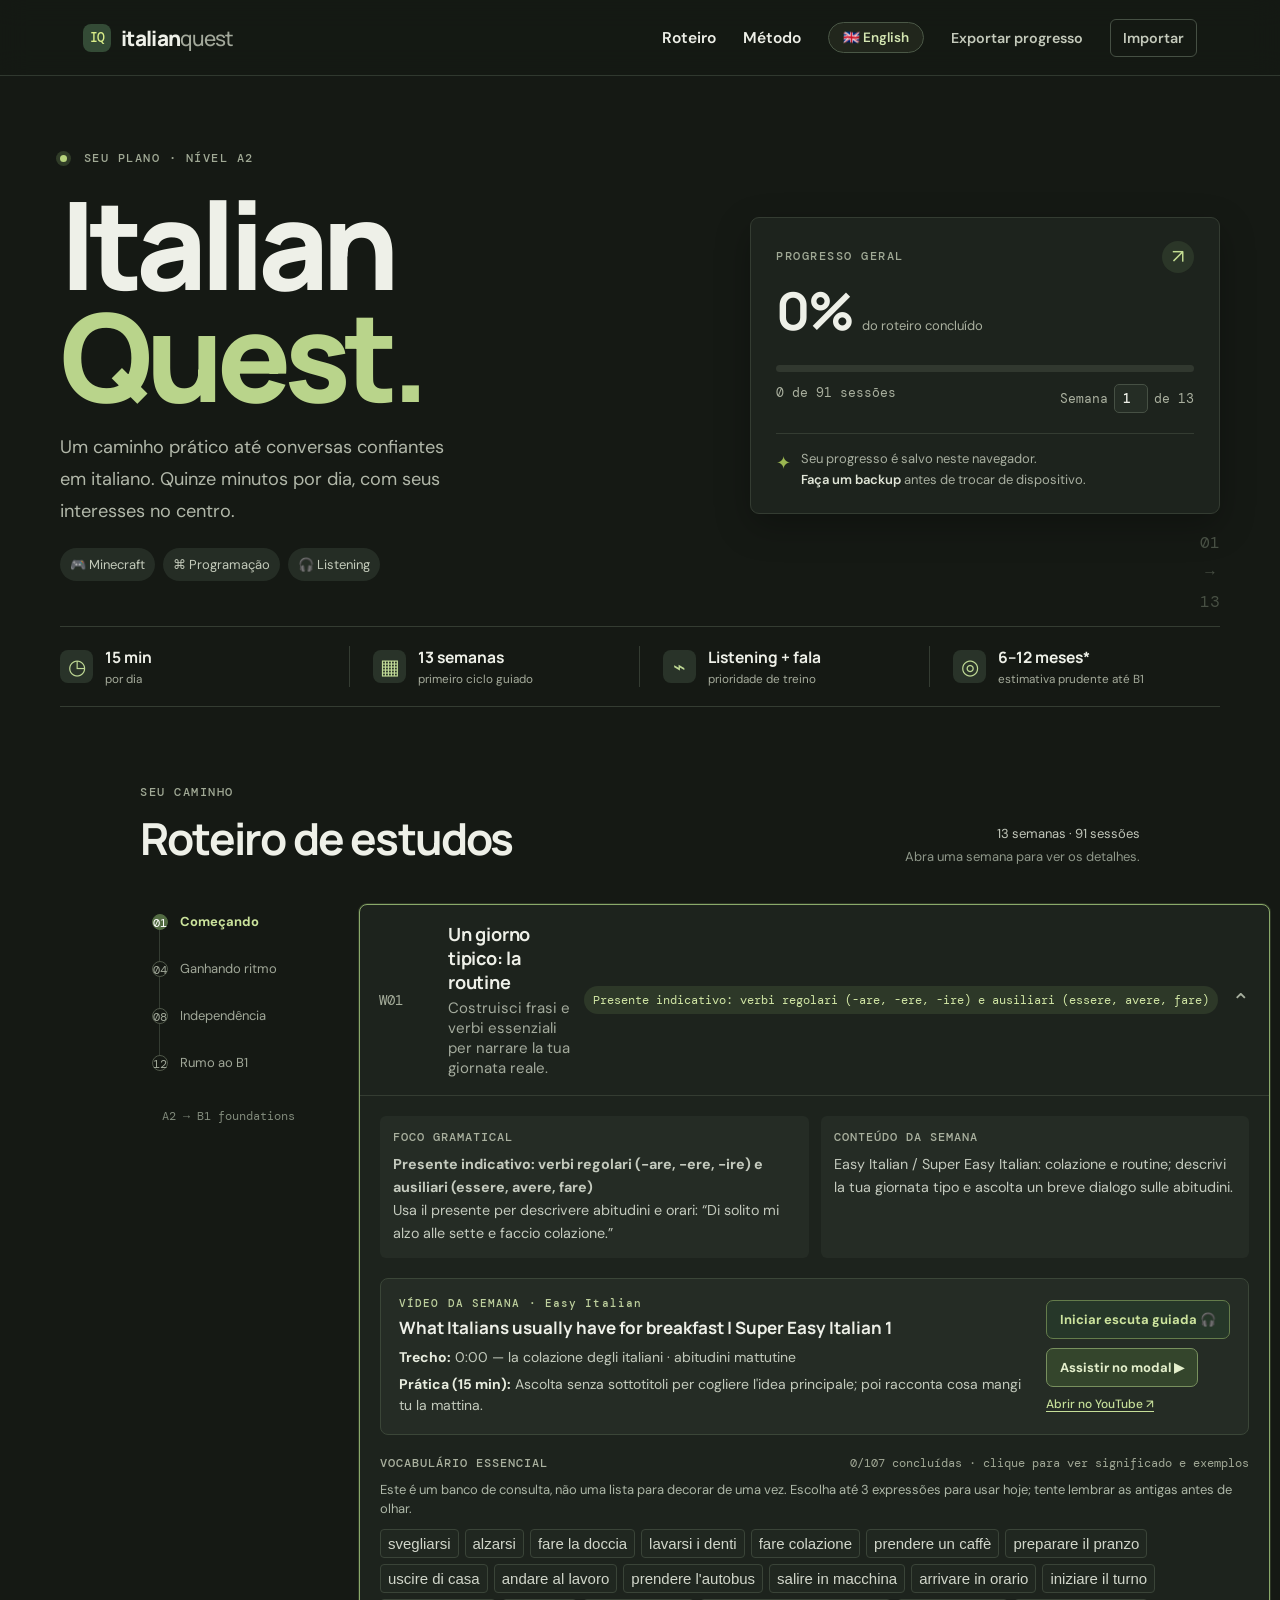
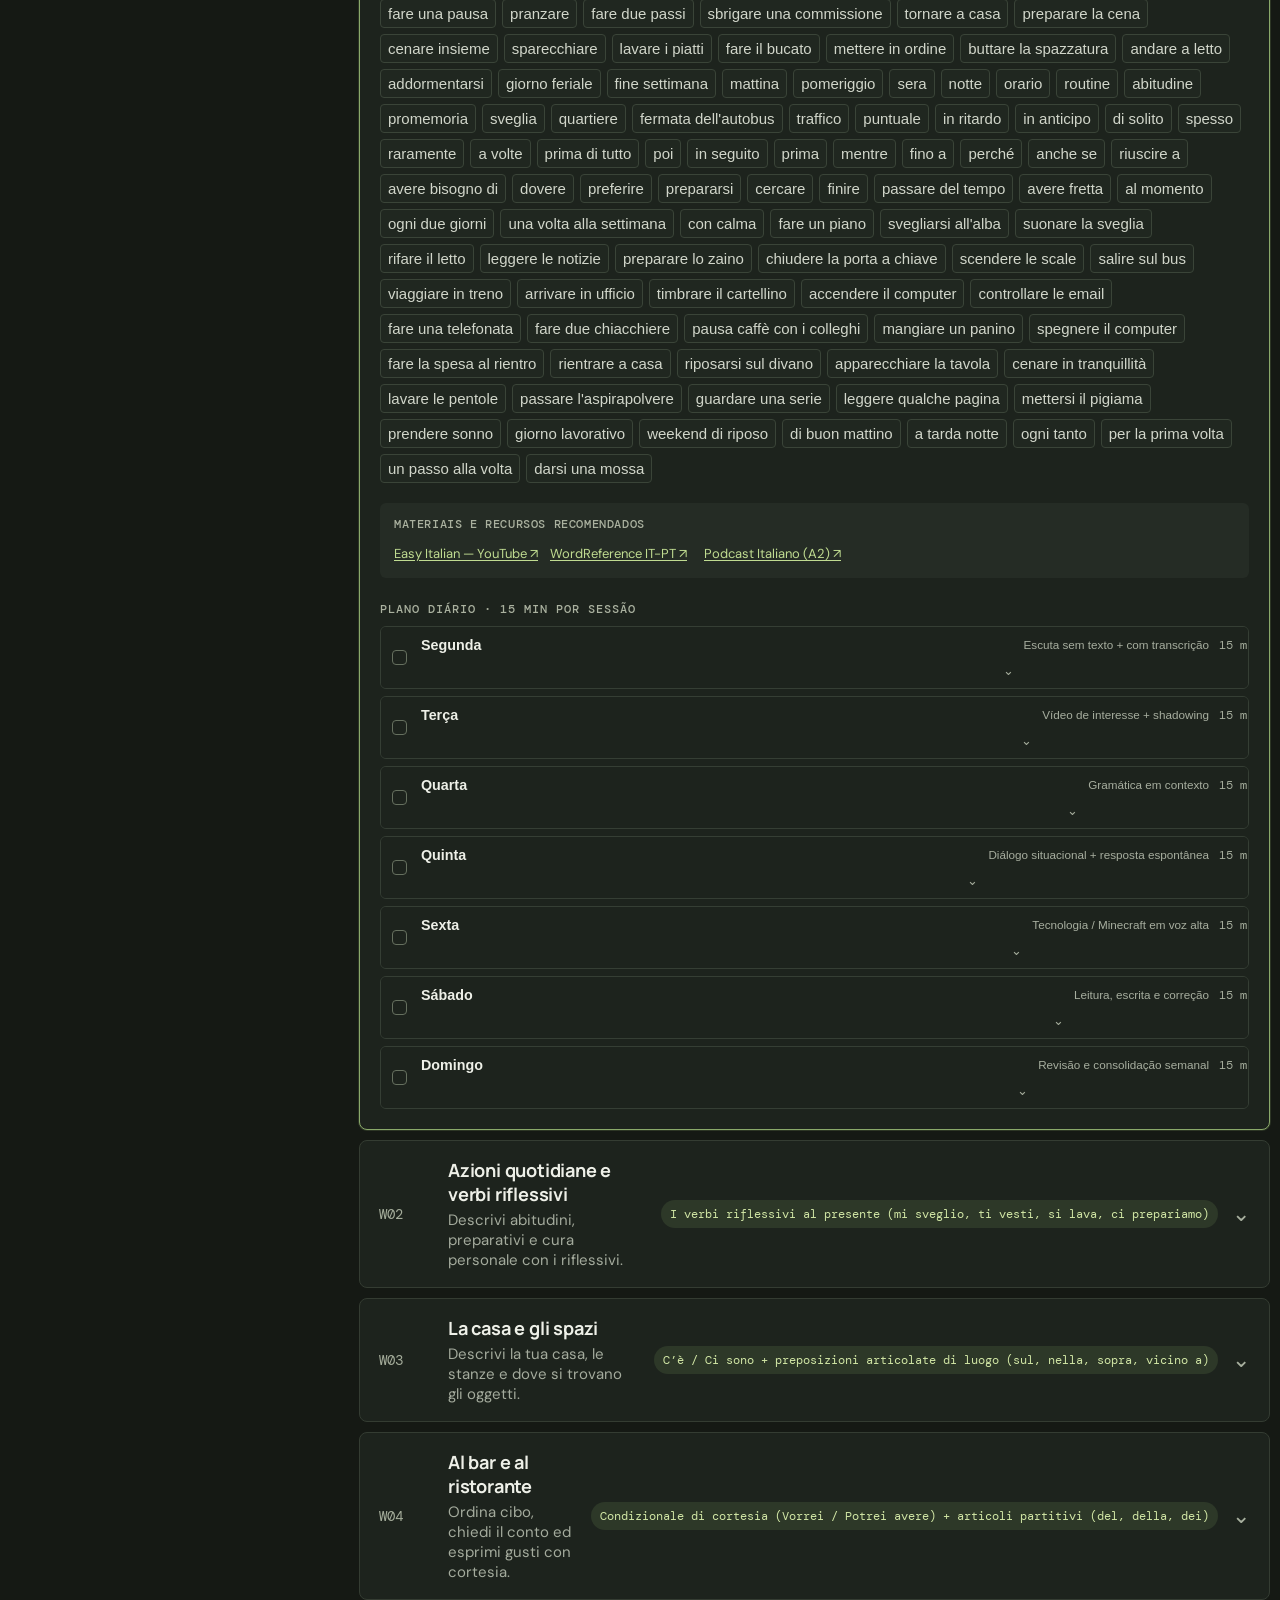
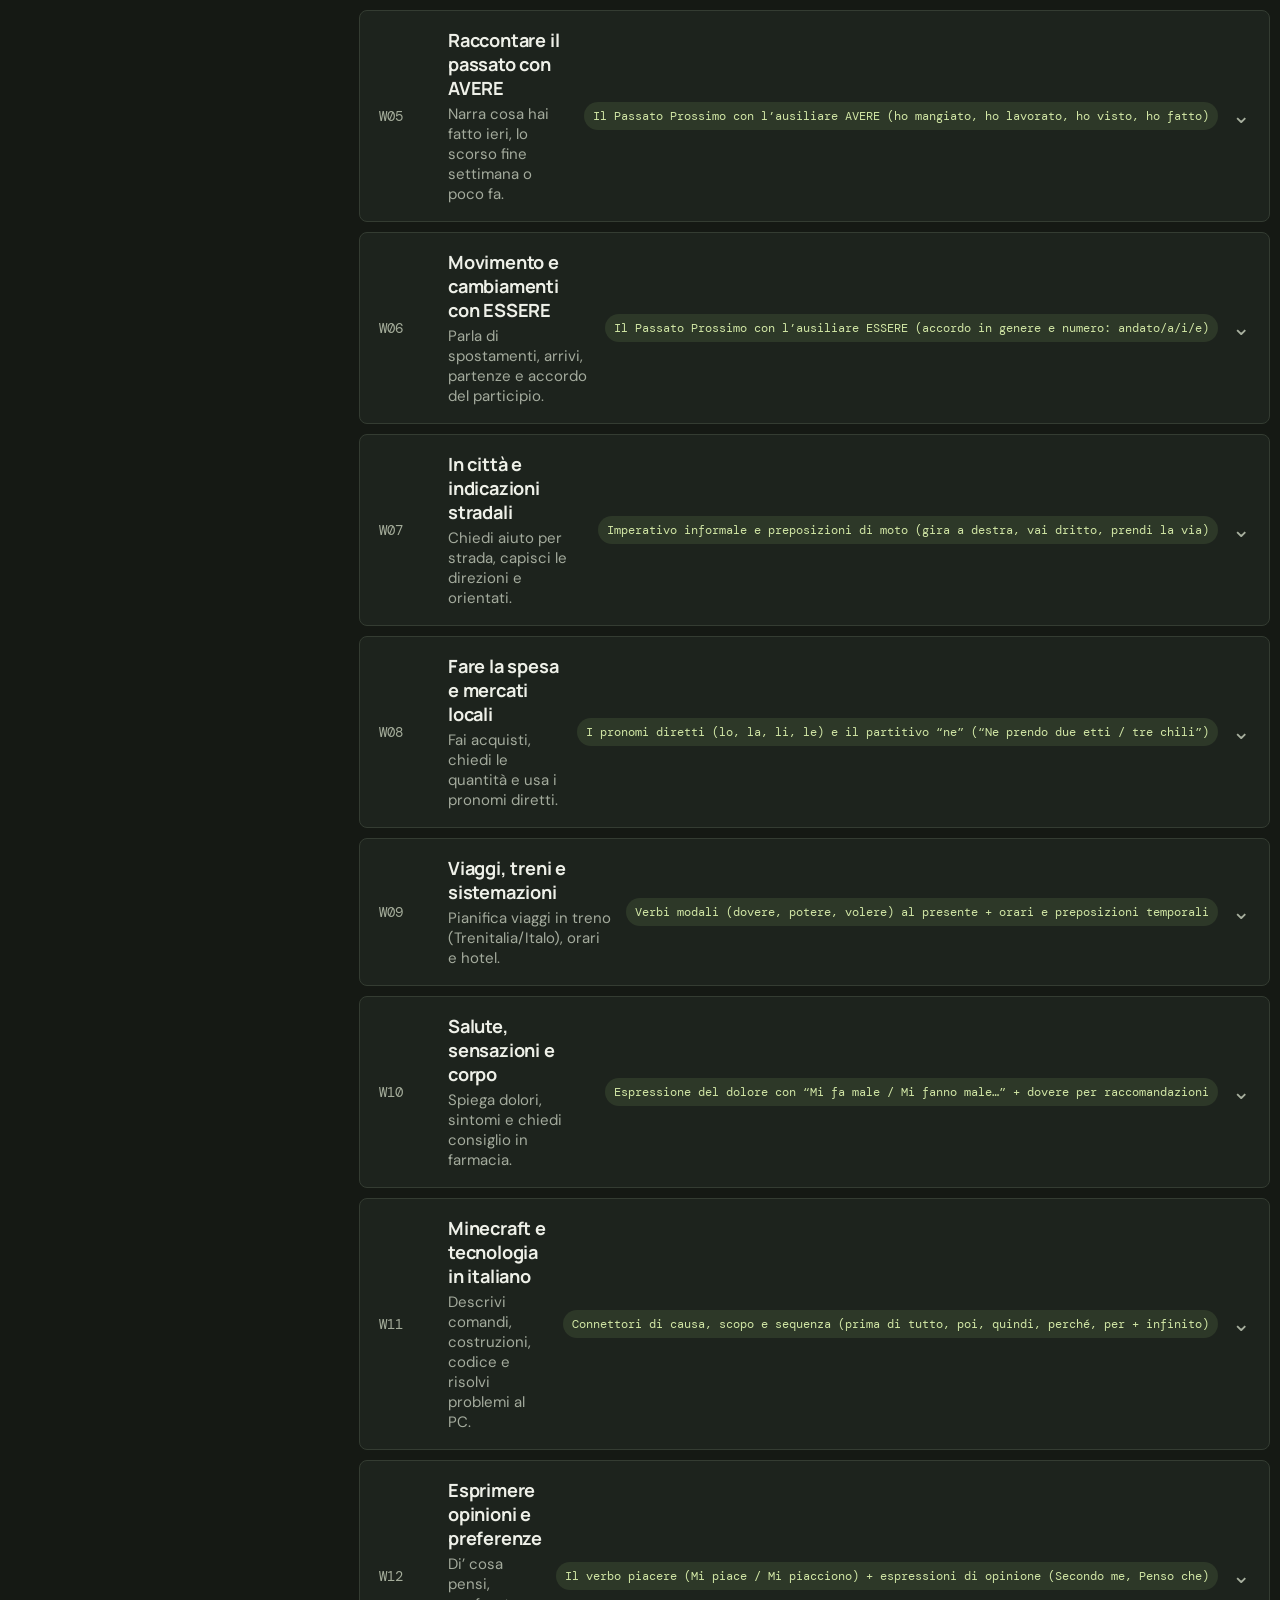
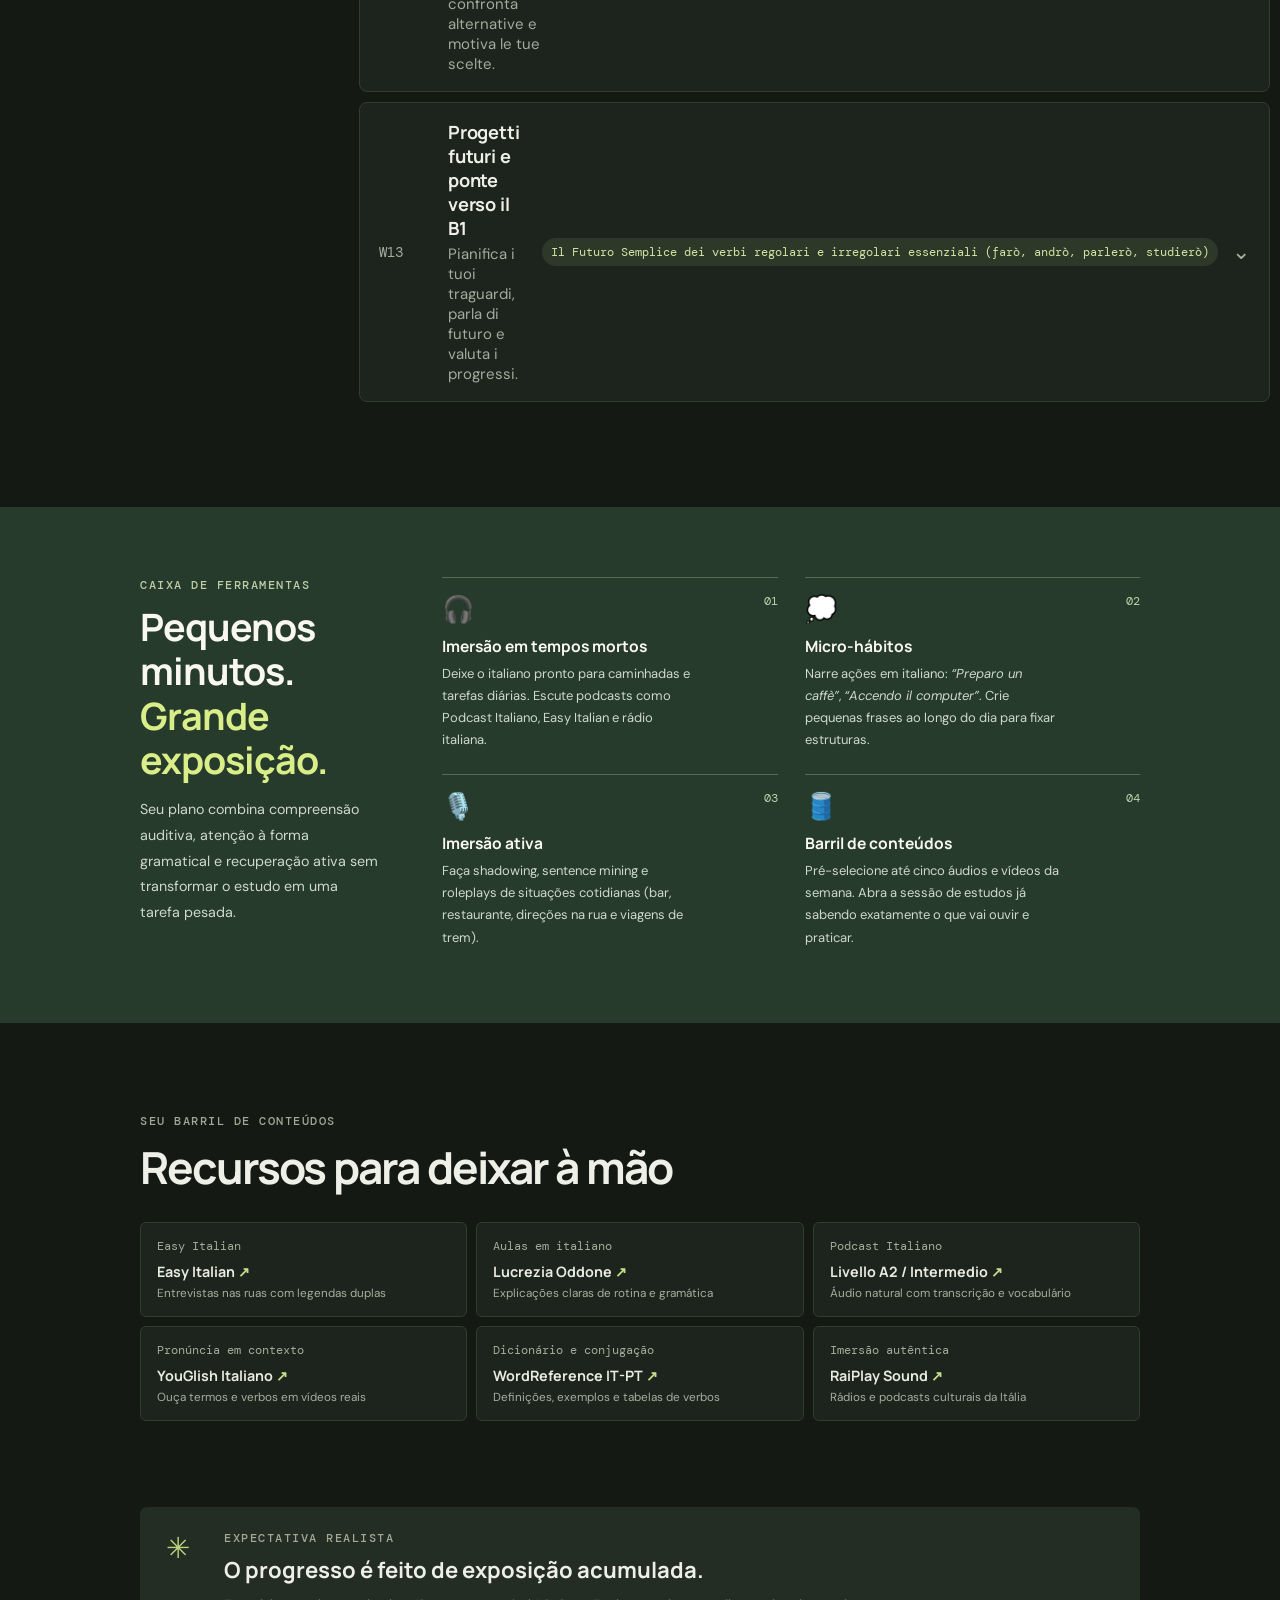
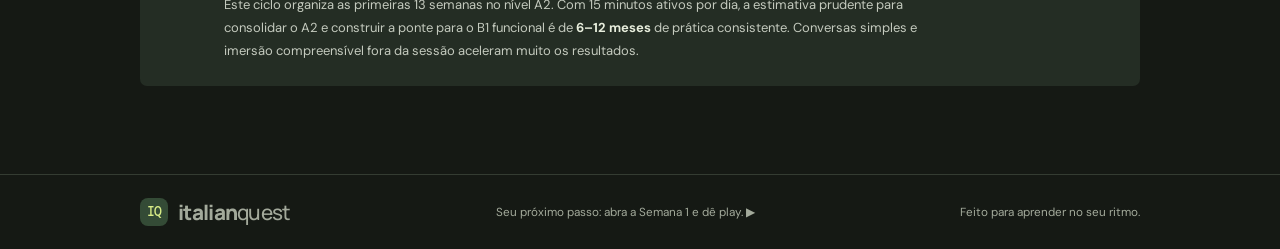
==== italian/index.html @ ee5ef38e "feat: add Italian Quest (A2) plan with bilingual navigation" ====
<!doctype html>
<html lang="pt-BR">
<head>
  <meta charset="utf-8">
  <meta name="viewport" content="width=device-width, initial-scale=1">
  <meta name="theme-color" content="#151914">
  <meta name="description" content="Roteiro interativo de italiano nível A2 a B1 com sessões de 15 minutos, listening, gramática em contexto e vocabulário.">
  <title>Italian Quest — A2 → B1</title>
  <link rel="preconnect" href="https://fonts.googleapis.com">
  <link rel="preconnect" href="https://fonts.gstatic.com" crossorigin>
  <link href="https://fonts.googleapis.com/css2?family=DM+Mono:wght@400;500&family=DM+Sans:wght@400;500;600;700&family=Manrope:wght@500;600;700;800&display=swap" rel="stylesheet">
  <link rel="stylesheet" href="../styles.css?v=italian-quest-v1-20261029">
  <script src="app.js?v=italian-quest-v1-20261029" defer></script>
</head>
<body>
  <header class="topbar">
    <a class="brand" href="#top" aria-label="Italian Quest início"><span class="brand-mark">IQ</span><span>italian<span class="brand-light">quest</span></span></a>
    <nav class="topnav" aria-label="Navegação principal">
      <a href="#roadmap">Roteiro</a><a href="#toolkit">Método</a>
      <a href="../" class="lang-button" title="Voltar para o plano de Inglês">🇬🇧 English</a>
      <button class="quiet-button" id="export-button" type="button">Exportar progresso</button>
      <label class="import-button" for="import-file">Importar</label><input id="import-file" type="file" accept="application/json" hidden>
    </nav>
  </header>

  <main id="top">
    <section class="hero">
      <div class="hero-copy">
        <div class="eyebrow"><span class="live-dot"></span> SEU PLANO · NÍVEL A2</div>
        <h1>Italian<br><span>Quest.</span></h1>
        <p class="hero-description">Um caminho prático até conversas confiantes em italiano. Quinze minutos por dia, com seus interesses no centro.</p>
        <div class="hero-tags"><span>🎮 Minecraft</span><span>⌘ Programação</span><span>🎧 Listening</span></div>
      </div>
      <div class="progress-card">
        <div class="progress-heading"><div><span class="eyebrow">PROGRESSO GERAL</span><div class="progress-number"><strong id="overall-percent">0%</strong><span>do roteiro concluído</span></div></div><div class="progress-icon">↗</div></div>
        <div class="progress-track"><span id="overall-bar"></span></div>
        <div class="progress-foot"><span id="completed-count">0 de 91 sessões</span><label class="week-jump-label" for="week-jump">Semana <select id="week-jump" aria-label="Ir para a semana"></select> de 13</label></div>
        <div class="progress-note"><span>✦</span><span>Seu progresso é salvo neste navegador.<br><b>Faça um backup</b> antes de trocar de dispositivo.</span></div>
      </div>
      <div class="hero-decoration" aria-hidden="true">01<br>→<br>13</div>
    </section>

    <section class="stats-row" aria-label="Resumo do plano">
      <div class="stat"><span class="stat-icon">◷</span><div><strong>15 min</strong><small>por dia</small></div></div>
      <div class="stat"><span class="stat-icon">▦</span><div><strong>13 semanas</strong><small>primeiro ciclo guiado</small></div></div>
      <div class="stat"><span class="stat-icon">⌁</span><div><strong>Listening + fala</strong><small>prioridade de treino</small></div></div>
      <div class="stat"><span class="stat-icon">◎</span><div><strong>6–12 meses*</strong><small>estimativa prudente até B1</small></div></div>
    </section>

    <section class="roadmap-section" id="roadmap">
      <div class="section-heading"><div><div class="eyebrow">SEU CAMINHO</div><h2>Roteiro de estudos</h2></div><div class="heading-side">13 semanas · 91 sessões<br><span>Abra uma semana para ver os detalhes.</span></div></div>
      <div class="roadmap-layout">
        <aside class="roadmap-rail"><div class="rail-line"></div><div class="rail-label active"><i>01</i><span>Começando</span></div><div class="rail-label"><i>04</i><span>Ganhando ritmo</span></div><div class="rail-label"><i>08</i><span>Independência</span></div><div class="rail-label"><i>12</i><span>Rumo ao B1</span></div><div class="rail-caption">A2 → B1 foundations</div></aside>
        <div class="weeks" id="weeks-container" aria-live="polite"></div>
      </div>
    </section>

    <section class="toolkit" id="toolkit">
      <div class="toolkit-title"><div class="eyebrow">CAIXA DE FERRAMENTAS</div><h2>Pequenos minutos.<br><span>Grande exposição.</span></h2><p>Seu plano combina compreensão auditiva, atenção à forma gramatical e recuperação ativa sem transformar o estudo em uma tarefa pesada.</p></div>
      <div class="toolkit-grid">
        <article class="tool-card"><span class="tool-number">01</span><div class="tool-icon">🎧</div><h3>Imersão em tempos mortos</h3><p>Deixe o italiano pronto para caminhadas e tarefas diárias. Escute podcasts como Podcast Italiano, Easy Italian e rádio italiana.</p></article>
        <article class="tool-card"><span class="tool-number">02</span><div class="tool-icon">💭</div><h3>Micro-hábitos</h3><p>Narre ações em italiano: <em>“Preparo un caffè”</em>, <em>“Accendo il computer”</em>. Crie pequenas frases ao longo do dia para fixar estruturas.</p></article>
        <article class="tool-card"><span class="tool-number">03</span><div class="tool-icon">🎙️</div><h3>Imersão ativa</h3><p>Faça shadowing, sentence mining e roleplays de situações cotidianas (bar, restaurante, direções na rua e viagens de trem).</p></article>
        <article class="tool-card"><span class="tool-number">04</span><div class="tool-icon">🛢️</div><h3>Barril de conteúdos</h3><p>Pré-selecione até cinco áudios e vídeos da semana. Abra a sessão de estudos já sabendo exatamente o que vai ouvir e praticar.</p></article>
      </div>
    </section>

    <section class="resources" id="resources"><div class="eyebrow">SEU BARRIL DE CONTEÚDOS</div><h2>Recursos para deixar à mão</h2><div class="resource-links">
      <a href="https://www.youtube.com/@EasyItalian" target="_blank" rel="noreferrer"><span>Easy Italian</span><b>Easy Italian <i>↗</i></b><small>Entrevistas nas ruas com legendas duplas</small></a>
      <a href="https://www.youtube.com/@LearnItalianwithLucrezia" target="_blank" rel="noreferrer"><span>Aulas em italiano</span><b>Lucrezia Oddone <i>↗</i></b><small>Explicações claras de rotina e gramática</small></a>
      <a href="https://podcastitaliano.com/" target="_blank" rel="noreferrer"><span>Podcast Italiano</span><b>Livello A2 / Intermedio <i>↗</i></b><small>Áudio natural com transcrição e vocabulário</small></a>
      <a href="https://youglish.com/italian" target="_blank" rel="noreferrer"><span>Pronúncia em contexto</span><b>YouGlish Italiano <i>↗</i></b><small>Ouça termos e verbos em vídeos reais</small></a>
      <a href="https://www.wordreference.com/itpt/" target="_blank" rel="noreferrer"><span>Dicionário e conjugação</span><b>WordReference IT-PT <i>↗</i></b><small>Definições, exemplos e tabelas de verbos</small></a>
      <a href="https://www.raiplaysound.it/" target="_blank" rel="noreferrer"><span>Imersão autêntica</span><b>RaiPlay Sound <i>↗</i></b><small>Rádios e podcasts culturais da Itália</small></a>
    </div></section>

    <section class="estimate"><div class="estimate-mark">✳</div><div><div class="eyebrow">EXPECTATIVA REALISTA</div><h2>O progresso é feito de exposição acumulada.</h2><p>Este ciclo organiza as primeiras 13 semanas no nível A2. Com 15 minutos ativos por dia, a estimativa prudente para consolidar o A2 e construir a ponte para o B1 funcional é de <b>6–12 meses</b> de prática consistente. Conversas simples e imersão compreensível fora da sessão aceleram muito os resultados.</p></div></section>
  </main>
  <footer><a class="brand" href="#top"><span class="brand-mark">IQ</span><span>italian<span class="brand-light">quest</span></span></a><span>Seu próximo passo: abra a Semana 1 e dê play. ▶</span><span>Feito para aprender no seu ritmo.</span></footer>
  <dialog class="listening-dialog" id="listening-dialog" aria-labelledby="listening-title">
    <div class="vocab-dialog-head"><div><div class="eyebrow">PRÁTICA GUIADA · 15 MIN</div><h2 id="listening-title">Listening em 4 passagens</h2></div><button class="dialog-close" id="listening-close" type="button" aria-label="Fechar treino de listening">×</button></div>
    <p class="listening-intro" id="listening-intro"></p>
    <button class="video-open-button listening-video-button" id="listening-video-open" type="button">Abrir o vídeo desta semana ▶</button>
    <div class="listening-steps" id="listening-steps"></div>
    <div class="listening-history" id="listening-history" aria-live="polite"></div>
    <fieldset class="confidence-field"><legend>Quanto você entendeu sem legenda?</legend><div><label><input type="radio" name="listening-confidence" value="1"> Quase nada</label><label><input type="radio" name="listening-confidence" value="2"> A ideia geral</label><label><input type="radio" name="listening-confidence" value="3"> A maior parte</label><label><input type="radio" name="listening-confidence" value="4"> Quase tudo</label></div></fieldset>
    <label class="listening-note-label" for="listening-note">Anote uma frase ou lacuna para rever <span>(opcional)</span></label><textarea id="listening-note" rows="2" maxlength="240" placeholder="Ex.: Non ho capito bene la frase con “di solito…”"></textarea>
    <button id="listening-save" class="complete-button listening-save" type="button">Salvar reflexão</button>
  </dialog>
  <dialog class="vocab-dialog" id="vocab-dialog" aria-labelledby="vocab-dialog-title">
    <div class="vocab-dialog-head"><div><div class="eyebrow">FICHA DE VOCABULÁRIO</div><h2 id="vocab-dialog-title"></h2></div><button class="dialog-close" id="vocab-close" type="button" aria-label="Fechar ficha">×</button></div>
    <div class="vocab-meaning"><div class="vocab-section-label">SIGNIFICADO EM PORTUGUÊS</div><p id="vocab-translation" aria-live="polite">Buscando tradução…</p><small id="vocab-meaning-note">Tradução automática para orientar; o contexto ajuda a escolher o sentido.</small></div>
    <div class="vocab-examples"><div class="vocab-section-label">USO NO COTIDIANO</div><div id="vocab-example-list"></div></div>
    <div class="vocab-related-video" id="vocab-related-video" hidden><div><div class="vocab-section-label">OUÇA EM CONTEXTO</div><p id="vocab-video-title"></p></div><button id="vocab-video-open" class="video-open-button" type="button">Ver vídeo ▶</button></div>
    <div class="vocab-dialog-actions"><div class="vocab-reference-links"><a id="vocab-youglish" target="_blank" rel="noreferrer">Ouvir exemplos reais ↗</a><a id="vocab-wordreference" target="_blank" rel="noreferrer">Ver no WordReference ↗</a></div><button id="vocab-complete" class="complete-button" type="button">Concluir</button></div>
    <p class="vocab-privacy-note">Quando não houver tradução no glossário local, somente o termo em italiano será enviado ao serviço de tradução. O resultado fica guardado neste navegador.</p>
  </dialog>
  <dialog class="video-dialog" id="video-dialog" aria-labelledby="video-dialog-title">
    <div class="video-dialog-head"><div><div class="eyebrow" id="video-dialog-channel"></div><h2 id="video-dialog-title"></h2><p id="video-dialog-focus"></p></div><button class="dialog-close" id="video-close" type="button" aria-label="Fechar vídeo">×</button></div>
    <div class="video-frame"><iframe id="video-frame" title="Vídeo recomendado para estudar italiano" src="about:blank" allow="accelerometer; autoplay; clipboard-write; encrypted-media; gyroscope; picture-in-picture; web-share" referrerpolicy="strict-origin-when-cross-origin" allowfullscreen></iframe></div>
    <div class="video-dialog-foot"><p id="video-dialog-task"></p><a id="video-youtube-link" target="_blank" rel="noreferrer">Abrir no YouTube ↗</a></div>
  </dialog>
  <div class="toast" id="toast" role="status" aria-live="polite"></div>
</body>
</html>
---- styles.css ----
:root{--paper:#f5f4ee;--ink:#20231f;--muted:#777a70;--line:#ddded5;--green:#354f3a;--lime:#d9ed88;--orange:#d98554;--white:#fffefa;--mono:'DM Mono',monospace;--sans:'DM Sans',sans-serif;--display:'Manrope',sans-serif}*{box-sizing:border-box}html{scroll-behavior:smooth}body{margin:0;background:var(--paper);color:var(--ink);font-family:var(--sans);font-size:19.5px}a{color:inherit;text-decoration:none}.topbar{height:76px;border-bottom:1px solid var(--line);display:flex;align-items:center;justify-content:space-between;padding:0 max(calc((100vw - 1160px)/2),6.5vw);background:rgba(245,244,238,.9);position:sticky;top:0;z-index:10;backdrop-filter:blur(14px)}.brand{display:flex;align-items:center;gap:10px;font:800 20.8px var(--display);letter-spacing:-.7px}.brand-mark{width:28px;height:28px;display:grid;place-items:center;background:var(--green);color:var(--lime);font:500 13px var(--mono);letter-spacing:-1px;border-radius:8px}.brand-light{font-weight:500;color:#77796f}.topnav{display:flex;align-items:center;gap:27px;font-size:15.6px;font-weight:600}.topnav>a:hover{color:var(--orange)}.quiet-button,.import-button{border:0;background:none;color:#51544e;font:600 14.3px var(--sans);cursor:pointer;padding:9px 0}.import-button{border:1px solid #d1d2c7;border-radius:6px;padding:9px 12px}.hero{max-width:1160px;margin:auto;padding:74px 0 45px;display:grid;grid-template-columns:1fr 470px;gap:64px;position:relative;align-items:center;min-height:365px}.eyebrow{font:500 11.7px var(--mono);letter-spacing:1.5px;color:#808277}.live-dot{display:inline-block;width:7px;height:7px;border-radius:100%;background:#9fbf53;margin:0 8px 0 0;box-shadow:0 0 0 4px #e9efd9}.hero h1{font:800 clamp(84.5px,10.4vw,122.2px)/.92 var(--display);letter-spacing:-7px;margin:22px 0 19px}.hero h1 span{color:var(--green)}.hero-description{font-size:18.2px;line-height:1.75;color:#6b6e64;max-width:390px;margin:0 0 21px}.hero-tags{display:flex;gap:8px}.hero-tags span{font-size:13px;padding:8px 10px;background:#ebeae2;border-radius:20px;color:#5f6258}.progress-card{background:var(--white);border:1px solid #e4e3db;border-radius:9px;padding:23px 25px;box-shadow:0 12px 35px #343b2710}.progress-heading{display:flex;justify-content:space-between}.progress-number{display:flex;align-items:baseline;gap:9px;margin-top:9px}.progress-number strong{font:700 52px var(--display);letter-spacing:-2px}.progress-number span{font-size:13px;color:var(--muted)}.progress-icon{width:32px;height:32px;border-radius:50%;background:#f0f2e7;display:grid;place-items:center;color:var(--green)}.progress-track{height:7px;background:#eeeee7;border-radius:10px;margin:19px 0 12px;overflow:hidden}.progress-track span{display:block;width:0;height:100%;border-radius:10px;background:var(--green);transition:width .45s ease}.progress-foot{display:flex;justify-content:space-between;color:#75786f;font:13px var(--mono)}.progress-note{display:flex;gap:10px;border-top:1px solid #eeede6;margin-top:20px;padding-top:15px;color:#82847b;font-size:13px;line-height:1.6}.progress-note>span:first-child{font-size:18.2px;color:#9ab651}.progress-note b{color:#565950;font-weight:600}.hero-decoration{position:absolute;right:-54px;bottom:9px;color:#d0d2c8;font:15.6px/1.9 var(--mono);text-align:center}.stats-row{max-width:1160px;margin:0 auto 77px;border-top:1px solid var(--line);border-bottom:1px solid var(--line);display:grid;grid-template-columns:repeat(4,1fr);padding:19px 0}.stat{display:flex;align-items:center;gap:12px;padding-left:23px;border-right:1px solid var(--line)}.stat:first-child{padding-left:0}.stat:last-child{border:0}.stat-icon{width:33px;height:33px;border-radius:8px;background:#eaece2;display:grid;place-items:center;color:var(--green);font-size:20.8px}.stat strong,.stat small{display:block}.stat strong{font:700 15.6px var(--display)}.stat small{color:#86877e;font-size:11.7px;margin-top:3px}.roadmap-section,.resources{max-width:1000px;margin:0 auto 105px}.section-heading{display:flex;justify-content:space-between;align-items:end;margin-bottom:36px}.section-heading h2,.resources h2{font:700 44.2px var(--display);letter-spacing:-1.8px;margin:8px 0 0}.heading-side{text-align:right;font-size:13px;line-height:1.8;color:#565950}.heading-side span{color:#92938b}.roadmap-layout{display:grid;grid-template-columns:185px 1fr;gap:34px}.roadmap-rail{position:relative;display:flex;flex-direction:column;gap:30px;padding:9px 0 0 12px}.rail-line{position:absolute;width:1px;height:150px;top:17px;left:19px;background:#d8d9ce}.rail-label{z-index:1;display:flex;align-items:center;gap:12px;color:#9a9c92;font-size:13px}.rail-label i{font:11.7px var(--mono);font-style:normal;width:16px;height:16px;border-radius:50%;display:grid;place-items:center;background:var(--paper);border:1px solid #d3d5c9}.rail-label.active{color:var(--green);font-weight:700}.rail-label.active i{background:var(--green);border-color:var(--green);color:white}.rail-caption{font:11.7px var(--mono);color:#a5a69c;margin:7px 0 0 10px}.weeks{display:flex;flex-direction:column;gap:10px}.week-card{border:1px solid #e0e1d8;background:var(--white);border-radius:8px;overflow:hidden;transition:border-color .2s}.week-card.open{border-color:#aab59b}.week-summary{width:100%;display:grid;grid-template-columns:55px 1fr auto 18px;align-items:center;gap:14px;text-align:left;padding:17px 19px;background:transparent;border:0;color:inherit;cursor:pointer;font-family:var(--sans)}.week-num{font:14.3px var(--mono);color:#9a9b92}.week-title{font:700 18.2px var(--display);letter-spacing:-.2px}.week-subtitle{font-size:13px;color:#85877d;margin-top:4px}.week-chip{border-radius:20px;padding:6px 9px;background:#edf0e3;color:#64734a;font:11.7px var(--mono);white-space:nowrap}.week-chevron{font-size:22.1px;color:#82847a;transition:transform .2s}.week-card.open .week-chevron{transform:rotate(180deg)}.week-details{display:none;border-top:1px solid #edede7;padding:20px}.week-card.open .week-details{display:block;animation:appear .2s ease}@keyframes appear{from{opacity:0;transform:translateY(-3px)}to{opacity:1;transform:none}}.week-overview{display:grid;grid-template-columns:1fr 1fr;gap:12px;margin-bottom:20px}.detail-box{background:#f5f5ef;border-radius:6px;padding:13px}.detail-box h4,.days-heading{font:500 11.7px var(--mono);letter-spacing:1px;text-transform:uppercase;color:#86887e;margin:0 0 8px}.detail-box p{font-size:14.3px;line-height:1.6;margin:0;color:#55584f}.vocab-header{display:flex;align-items:center;justify-content:space-between;margin:17px 0 9px}.vocab-header h4{font:500 11.7px var(--mono);letter-spacing:1px;text-transform:uppercase;color:#85877e;margin:0}.vocab-header span{font:11.7px var(--mono);color:#94968c}.vocab-list{display:flex;flex-wrap:wrap;gap:6px}.vocab-item{border:1px solid #e5e5dc;background:#fffefa;border-radius:4px;padding:5px 7px;font-size:11.7px;color:#55584f;cursor:pointer;transition:.15s}.vocab-item:hover,.vocab-item.learned{background:#e9efd9;border-color:#cbd9a8;color:#3d573d}.vocab-item.learned{text-decoration:line-through;opacity:.72}.week-resources{margin:20px 0 0;padding:13px 14px;background:#f5f5ef;border-radius:6px}.week-resources b{display:block;font:500 11.7px var(--mono);letter-spacing:.6px;text-transform:uppercase;color:#77796f;margin-bottom:7px}.week-resources a{display:inline-block;font-size:13px;color:#4d6843;text-decoration:underline;text-underline-offset:2px;margin:3px 12px 3px 0}.days-heading{margin:23px 0 9px}.day-list{display:flex;flex-direction:column;gap:7px}.day-item{border:1px solid #e9e9e1;border-radius:6px;overflow:hidden}.day-trigger{width:100%;display:grid;grid-template-columns:24px 1fr auto 16px;align-items:center;gap:9px;text-align:left;border:0;background:#fffefa;padding:10px 11px;cursor:pointer;color:inherit}.day-check{appearance:none;width:15px;height:15px;border:1px solid #c9cbc0;border-radius:4px;display:grid;place-items:center;margin:0;cursor:pointer}.day-check:checked{background:var(--green);border-color:var(--green)}.day-check:checked:after{content:'✓';font-size:13px;color:white}.day-name{font-size:14.3px;font-weight:700}.day-focus{font-size:11.7px;color:#86887e}.day-time{font:11.7px var(--mono);color:#909187}.day-toggle{color:#888a80;transition:transform .2s}.day-item.expanded .day-toggle{transform:rotate(180deg)}.day-detail{display:none;background:#f8f8f3;border-top:1px solid #eee;padding:12px 14px 13px 44px}.day-item.expanded .day-detail{display:block}.day-detail p{margin:0 0 8px;font-size:13px;line-height:1.65;color:#5b5e55}.day-detail p:last-child{margin:0}.day-detail b{color:#373a34;font-weight:700}.toolkit{background:var(--green);color:#f9f8ef;padding:70px max(calc((100vw - 1000px)/2),7vw) 74px;display:grid;grid-template-columns:240px 1fr;gap:62px}.toolkit .eyebrow{color:#b9c4a9}.toolkit-title h2{font:700 37.7px/1.18 var(--display);letter-spacing:-1px;margin:12px 0}.toolkit-title h2 span{color:var(--lime)}.toolkit-title p{font-size:14.3px;line-height:1.8;color:#c5cdbd}.toolkit-grid{display:grid;grid-template-columns:1fr 1fr;gap:23px 27px}.tool-card{position:relative;border-top:1px solid #6f826d;padding-top:14px}.tool-number{position:absolute;right:0;top:15px;font:11.7px var(--mono);color:#a8b79a}.tool-icon{font-size:26px}.tool-card h3{font:700 15.6px var(--display);margin:9px 0 6px}.tool-card p{font-size:13px;line-height:1.7;color:#c5cdbd;margin:0;max-width:255px}.resources{margin-top:90px;margin-bottom:86px}.resources h2{margin-bottom:25px}.resource-links{display:grid;grid-template-columns:repeat(3,1fr);gap:9px}.resource-links a{background:var(--white);border:1px solid #e3e3da;border-radius:6px;padding:15px 16px;transition:transform .2s,border .2s}.resource-links a:hover{transform:translateY(-2px);border-color:#aab59b}.resource-links a span,.resource-links a b,.resource-links a small{display:block}.resource-links a span{font:11.7px var(--mono);color:#92948a}.resource-links a b{font:700 14.3px var(--display);margin:8px 0 4px}.resource-links a b i{font-style:normal;color:#78934b}.resource-links a small{font-size:11.7px;color:#81837a}.estimate{max-width:1000px;margin:0 auto 88px;padding:23px 26px;background:#eceee3;border-radius:7px;display:grid;grid-template-columns:44px 1fr;gap:14px}.estimate-mark{font-size:28.6px;color:#8fa85e}.estimate h2{font:700 22.1px var(--display);margin:8px 0}.estimate p{font-size:13px;line-height:1.8;color:#686b61;margin:0;max-width:740px}.estimate p b{color:#41463a}footer{border-top:1px solid var(--line);min-height:75px;display:flex;align-items:center;justify-content:space-between;padding:0 max(calc((100vw - 1000px)/2),7vw);font-size:11.7px;color:#85877e}.toast{position:fixed;bottom:22px;left:50%;transform:translate(-50%,20px);opacity:0;background:#283c2d;color:white;padding:11px 16px;border-radius:6px;font-size:14.3px;transition:.25s;pointer-events:none;z-index:20}.toast.show{opacity:1;transform:translate(-50%,0)}
@media(max-width:1200px){.hero,.stats-row{margin-left:6.5vw;margin-right:6.5vw}.hero-decoration{right:0}.roadmap-section,.resources,.estimate{margin-left:7vw;margin-right:7vw}.toolkit{padding-left:7vw;padding-right:7vw}}
@media(max-width:760px){.topbar{height:64px;padding:0 5vw}.topnav{gap:13px}.topnav>a{display:none}.quiet-button{font-size:13px}.hero{margin:0;padding:52px 5vw 35px;grid-template-columns:1fr;gap:26px}.hero h1{font-size:98.8px}.progress-card{max-width:500px}.hero-decoration{display:none}.stats-row{margin:0 5vw 60px;grid-template-columns:1fr 1fr;row-gap:18px;padding:17px 0}.stat{padding-left:10px}.stat:nth-child(2){border:0}.stat:first-child{padding-left:10px}.section-heading{align-items:start;gap:14px;flex-direction:column}.heading-side{text-align:left}.roadmap-section,.resources{margin:0 5vw 70px}.roadmap-layout{grid-template-columns:1fr}.roadmap-rail{display:none}.week-summary{grid-template-columns:38px 1fr auto 14px;gap:8px;padding:14px 12px}.week-title{font-size:15.6px}.week-chip{font-size:10.4px;padding:5px 7px}.week-details{padding:13px}.week-overview{grid-template-columns:1fr}.day-trigger{grid-template-columns:20px 1fr auto 13px;gap:7px}.day-focus{display:none}.day-trigger-main{width:100%;display:grid!important;grid-template-columns:1fr auto 13px;align-items:center;gap:8px;text-align:left;border:0;background:transparent;color:inherit;padding:0;cursor:pointer}.toolkit{grid-template-columns:1fr;gap:30px;padding:50px 6vw}.toolkit-grid{gap:20px}.resource-links{grid-template-columns:1fr 1fr}.estimate{margin:0 5vw 60px;padding:18px;grid-template-columns:30px 1fr}footer{padding:17px 5vw;gap:13px;flex-wrap:wrap}footer>span:last-child{display:none}}
@media(max-width:420px){.brand{font-size:18.2px}.topnav{gap:9px}.import-button{padding:8px}.hero h1{font-size:85.8px}.resource-links{grid-template-columns:1fr}.toolkit-grid{grid-template-columns:1fr}.week-chip{display:none}.week-summary{grid-template-columns:35px 1fr 16px}}
@media(max-width:420px){.brand{font-size:18.2px}.topnav{gap:9px}.import-button{padding:8px}.hero h1{font-size:85.8px}.resource-links{grid-template-columns:1fr}.toolkit-grid{grid-template-columns:1fr}.week-chip{display:none}.week-summary{grid-template-columns:35px 1fr 16px}}
:root{color-scheme:dark;--paper:#151914;--ink:#eef0e8;--muted:#a2a899;--line:#30382f;--green:#a9c77b;--lime:#d9ed88;--orange:#e39a6e;--white:#1d231d;--mono:'DM Mono',monospace;--sans:'DM Sans',sans-serif;--display:'Manrope',sans-serif}body{background:var(--paper);color:var(--ink)}.topbar{background:rgba(21,25,20,.92)}.brand-mark{background:#344b36;color:var(--lime)}.brand-light{color:#a3a99b}.quiet-button,.import-button{color:#c4cabb}.import-button{border-color:#465044}.eyebrow{color:#a0a995}.live-dot{background:#b6d37c;box-shadow:0 0 0 4px #303c28}.hero h1 span{color:#b9d48b}.hero-description{color:#b1b7a9}.hero-tags span{background:#252d25;color:#c4cbbb}.progress-card{background:#1d231d;border-color:#343c32;box-shadow:0 12px 35px #0004}.progress-icon{background:#2b3628;color:#c3dc91}.progress-track{background:#31382f}.progress-track span{background:#b4cf83}.progress-foot,.progress-number span{color:#aab09f}.progress-note{border-color:#343c32;color:#a8afa0}.progress-note b{color:#e1e6d8}.hero-decoration{color:#485044}.stats-row{border-color:#343c32}.stat{border-color:#343c32}.stat-icon{background:#293329;color:#bfd995}.stat small{color:#a5ab9b}.heading-side{color:#c1c6ba}.heading-side span{color:#8e9789}.rail-line{background:#343c32}.rail-label{color:#a1a899}.rail-label i{background:var(--paper);border-color:#50584a}.rail-label.active{color:#cbe39c}.rail-label.active i{background:#536c43;border-color:#536c43}.rail-caption{color:#818a7b}.week-card{background:#1d231d;border-color:#343c32}.week-card.open{border-color:#72875d}.week-num{color:#a4ac9a}.week-subtitle{color:#a4ab9d}.week-chip{background:#2d3828;color:#d1e6a5}.week-chevron{color:#a8b09f}.week-details{border-color:#343c32}.detail-box,.week-resources{background:#252c25}.detail-box h4,.days-heading,.vocab-header h4{color:#aab19f}.detail-box p{color:#c4cabe}.vocab-header span{color:#a0a795}.vocab-item{background:#202720;border-color:#3a4438;color:#d1d6ca}.vocab-item:hover,.vocab-item.learned{background:#35452c;border-color:#647c4b;color:#e0efc1}.week-resources b{color:#aab19f}.week-resources a{color:#c0dc91}.day-item{border-color:#353e34}.day-trigger{background:#1d231d;color:var(--ink)}.day-check{border-color:#66705f}.day-check:checked{background:#708d52;border-color:#708d52}.day-focus{color:#a7ae9f}.day-time,.day-toggle{color:#a5ad9c}.day-detail{background:#252c25;border-color:#343c32}.day-detail p{color:#c3cabc}.day-detail b{color:#eff1e9}.day-detail a{color:#c7e497}.toolkit{background:#263b2b}.toolkit .eyebrow{color:#bfcea9}.toolkit-title p,.tool-card p{color:#d0d8ca}.tool-card{border-color:#536c53}.tool-number{color:#c0d2ae}.resource-links a{background:#1d231d;border-color:#343c32}.resource-links a:hover{border-color:#71875c}.resource-links a span{color:#a3ad9b}.resource-links a b{color:#e8ebe1}.resource-links a b i{color:#c3df8e}.resource-links a small{color:#a7ae9f}.estimate{background:#242d24}.estimate-mark{color:#b8d37e}.estimate p{color:#c4cabe}.estimate p b{color:#e7eddc}footer{border-color:#343c32;color:#a3aa9b}.toast{background:#344b36;color:#f5f7ef}

.week-title{display:block}.week-subtitle{display:block;font-size:15px}.vocab-item{font-size:15px}.day-detail p{font-size:16px}.day-trigger{grid-template-columns:20px minmax(0,1fr);align-items:center}.day-trigger-main{width:100%;min-width:0;display:grid;grid-template-columns:minmax(0,1fr) auto 18px;align-items:center;gap:10px;text-align:left;border:0;background:transparent;color:inherit;padding:0;cursor:pointer}.day-name{font-weight:700}.day-focus{min-width:0}.day-time{white-space:nowrap}.day-toggle{justify-self:end}
.vocab-item.learned{text-decoration:none;opacity:1;border-color:#809b5e;color:#e1efc5}
.vocab-item.learned::after{content:' ✓';color:#d9ed88}
.vocab-dialog{width:min(540px,calc(100vw - 28px));max-height:min(82vh,740px);margin:auto;padding:24px;background:#1d231d;color:#eef0e8;border:1px solid #596a4b;border-radius:12px;box-shadow:0 24px 90px #000a;overflow:auto}
.vocab-dialog::backdrop{background:#080b08c9;backdrop-filter:blur(3px)}
.vocab-dialog-head{display:flex;justify-content:space-between;align-items:flex-start;gap:18px;margin-bottom:20px}
.vocab-dialog-head .eyebrow{color:#bac99f}
.vocab-dialog-head h2{font:700 25px/1.2 var(--display);margin:8px 0 0;overflow-wrap:anywhere}
.dialog-close{width:34px;height:34px;flex:0 0 34px;display:grid;place-items:center;border:1px solid #414b3c;border-radius:50%;background:#252d25;color:#e7eddf;font:400 23px var(--sans);cursor:pointer}
.vocab-meaning{padding:16px 17px;background:#293329;border:1px solid #3a4737;border-radius:8px}
.vocab-section-label{font:500 11px var(--mono);letter-spacing:1.2px;color:#bdcf9d}
.vocab-meaning p{font:700 21px/1.4 var(--sans);margin:9px 0 5px;color:#f0f3e9;overflow-wrap:anywhere}
.vocab-meaning small{display:block;font:400 12px/1.6 var(--sans);color:#b0b9a9}
.vocab-examples{margin:21px 0 17px}
.vocab-examples>.vocab-section-label{margin-bottom:9px}
.vocab-example{display:grid;grid-template-columns:25px 1fr;gap:9px;align-items:start;padding:12px 0;border-bottom:1px solid #343c32}
.vocab-example:last-child{border-bottom:0}
.vocab-example>span{width:22px;height:22px;display:grid;place-items:center;border-radius:50%;background:#35452c;color:#d9edaa;font:500 11px var(--mono)}
.vocab-example p{margin:0;color:#e3e8dc;font:400 15px/1.6 var(--sans)}
.vocab-dialog-actions{display:flex;align-items:center;justify-content:space-between;gap:15px;margin-top:18px}
.vocab-reference-links{display:flex;flex-wrap:wrap;gap:13px}
.vocab-reference-links a{font:500 12px var(--sans);color:#c6df99;text-decoration:underline;text-underline-offset:3px}
.complete-button{border:0;border-radius:7px;padding:11px 17px;background:#b4cf83;color:#192117;font:700 14px var(--sans);cursor:pointer;white-space:nowrap}
.complete-button:hover{background:#c8df9f}
.vocab-privacy-note{margin:15px 0 0;color:#929d8b;font:400 11px/1.5 var(--sans)}
@media(max-width:520px){.vocab-dialog{padding:20px 17px}.vocab-dialog-head h2{font-size:22px}.vocab-dialog-actions{align-items:flex-end;flex-direction:column}.vocab-reference-links{width:100%;justify-content:flex-start}.complete-button{width:100%}}
.vocab-header{gap:12px;align-items:flex-start}.vocab-count{max-width:65%;text-align:right;line-height:1.5}
.weekly-video-card{display:flex;align-items:center;justify-content:space-between;gap:20px;margin:0 0 20px;padding:17px 18px;background:#252c25;border:1px solid #3b4638;border-radius:8px}
.weekly-video-copy{min-width:0}.weekly-video-copy .vocab-section-label{font:500 11px var(--mono);letter-spacing:1.1px;color:#bdcf9d}.weekly-video-copy h4{margin:7px 0;color:#eef0e8;font:700 17px/1.35 var(--display)}.weekly-video-copy p{margin:5px 0 0;color:#c3cabc;font:400 14px/1.55 var(--sans)}.weekly-video-copy p b{color:#e8eddf}.weekly-video-actions{display:flex;flex:0 0 auto;flex-direction:column;align-items:flex-start;gap:9px}.weekly-video-actions>a{color:#c6df99;font:500 12px var(--sans);text-decoration:underline;text-underline-offset:3px}.video-open-button{border:1px solid #78905e;border-radius:7px;padding:10px 13px;background:#34452c;color:#e4efcc;font:700 13px var(--sans);cursor:pointer;white-space:nowrap}.video-open-button:hover{background:#405638}.video-not-available{max-width:250px;color:#aeb7a6;font:400 12px/1.55 var(--sans)}
.vocab-related-video[hidden]{display:none}.vocab-related-video{display:flex;align-items:center;justify-content:space-between;gap:12px;margin-top:17px;padding:13px 14px;background:#242d24;border:1px solid #3e4b38;border-radius:8px}.vocab-related-video p{margin:6px 0 0;color:#d6ddce;font:500 13px/1.45 var(--sans)}
.video-dialog{width:min(900px,calc(100vw - 28px));max-height:90vh;margin:auto;padding:23px;background:#1d231d;color:#eef0e8;border:1px solid #596a4b;border-radius:12px;box-shadow:0 24px 90px #000a;overflow:auto}.video-dialog::backdrop{background:#080b08d9;backdrop-filter:blur(4px)}.video-dialog-head{display:flex;align-items:flex-start;justify-content:space-between;gap:20px;margin-bottom:17px}.video-dialog-head .eyebrow{color:#bdcf9d}.video-dialog-head h2{margin:6px 0 0;font:700 21px/1.35 var(--display)}.video-dialog-head p{margin:6px 0 0;color:#adb7a4;font:400 13px/1.5 var(--sans)}.video-frame{position:relative;width:100%;aspect-ratio:16/9;overflow:hidden;border:1px solid #3c4738;border-radius:8px;background:#090d09}.video-frame iframe{position:absolute;inset:0;width:100%;height:100%;border:0}.video-dialog-foot{display:flex;align-items:flex-start;justify-content:space-between;gap:16px;margin-top:13px}.video-dialog-foot p{margin:0;color:#d0d8c8;font:400 14px/1.6 var(--sans)}.video-dialog-foot a{flex:0 0 auto;color:#c6df99;font:500 13px var(--sans);text-decoration:underline;text-underline-offset:3px}
@media(max-width:640px){.weekly-video-card{align-items:flex-start;flex-direction:column;gap:13px;padding:14px}.weekly-video-actions{flex-direction:row;align-items:center;flex-wrap:wrap}.vocab-related-video{align-items:flex-start;flex-direction:column}.video-dialog{padding:17px}.video-dialog-head h2{font-size:18px}.video-dialog-foot{flex-direction:column}}
.inline-video-open{padding:0;border:0;background:none;color:#c6df99;font:600 13px var(--sans);text-decoration:underline;text-underline-offset:3px;cursor:pointer}
.week-jump-label{display:flex;align-items:center;gap:6px;white-space:nowrap}.week-jump-label select{appearance:none;border:1px solid #465044;border-radius:5px;background:#252d25;color:#eef0e8;padding:5px 8px;font:500 13px var(--mono);cursor:pointer}.week-card.current-week{border-color:#8aa96a;box-shadow:0 0 0 1px #8aa96a33}.listening-open-button{border:1px solid #647c4b;border-radius:7px;padding:10px 13px;background:#263729;color:#cde49e;font:700 13px var(--sans);cursor:pointer;white-space:nowrap}.listening-open-button:hover{background:#354b36}.listening-dialog{width:min(590px,calc(100vw - 28px));max-height:88vh;margin:auto;padding:24px;background:#1d231d;color:#eef0e8;border:1px solid #596a4b;border-radius:12px;box-shadow:0 24px 90px #000a;overflow:auto}.listening-dialog::backdrop{background:#080b08d9;backdrop-filter:blur(4px)}.listening-dialog h2{font:700 23px/1.3 var(--display);margin:7px 0}.listening-intro{color:#c3cabc;font:400 14px/1.55 var(--sans)}.listening-steps{display:grid;gap:8px;margin:16px 0}.listening-steps article{padding:12px 13px;border:1px solid #394438;border-radius:7px;background:#252c25;color:#cbd2c3;font:400 13px/1.55 var(--sans)}.listening-steps b{color:#e7eddb}.confidence-field{margin:17px 0;padding:13px;border:1px solid #394438;border-radius:7px}.confidence-field legend,.listening-note-label{color:#e5eadc;font:600 13px var(--sans)}.confidence-field>div{display:flex;flex-wrap:wrap;gap:10px 15px;margin-top:10px}.confidence-field label{display:flex;align-items:center;gap:5px;color:#bdc7b7;font:400 12px var(--sans)}.confidence-field input{accent-color:#b4cf83}.listening-note-label{display:block;margin:14px 0 7px}.listening-note-label span{color:#a0aa98;font-weight:400}.listening-dialog textarea{width:100%;resize:vertical;border:1px solid #465044;border-radius:6px;padding:10px;background:#151914;color:#eef0e8;font:400 14px/1.5 var(--sans)}.listening-dialog textarea:focus,.week-jump-label select:focus-visible,.listening-open-button:focus-visible{outline:2px solid #b4cf83;outline-offset:2px}.listening-save{margin-top:14px}
.vocab-guidance{margin:0 0 10px;color:#adb7a7;font:400 13px/1.5 var(--sans)}
.hero-decoration{right:0}
@media(max-width:640px){.progress-foot{align-items:flex-start;gap:9px;flex-direction:column}.listening-dialog{padding:19px 16px}.confidence-field>div{gap:8px 12px}}
.lang-button{display:inline-flex;align-items:center;gap:6px;padding:6px 14px;border:1px solid #4a5746;border-radius:20px;background:rgba(180,207,131,0.08);color:#d4e6b2;font:600 13.5px var(--sans);text-decoration:none;transition:.2s}
.lang-button:hover{background:#35492d;border-color:#8aa96a;color:#eef7dc}
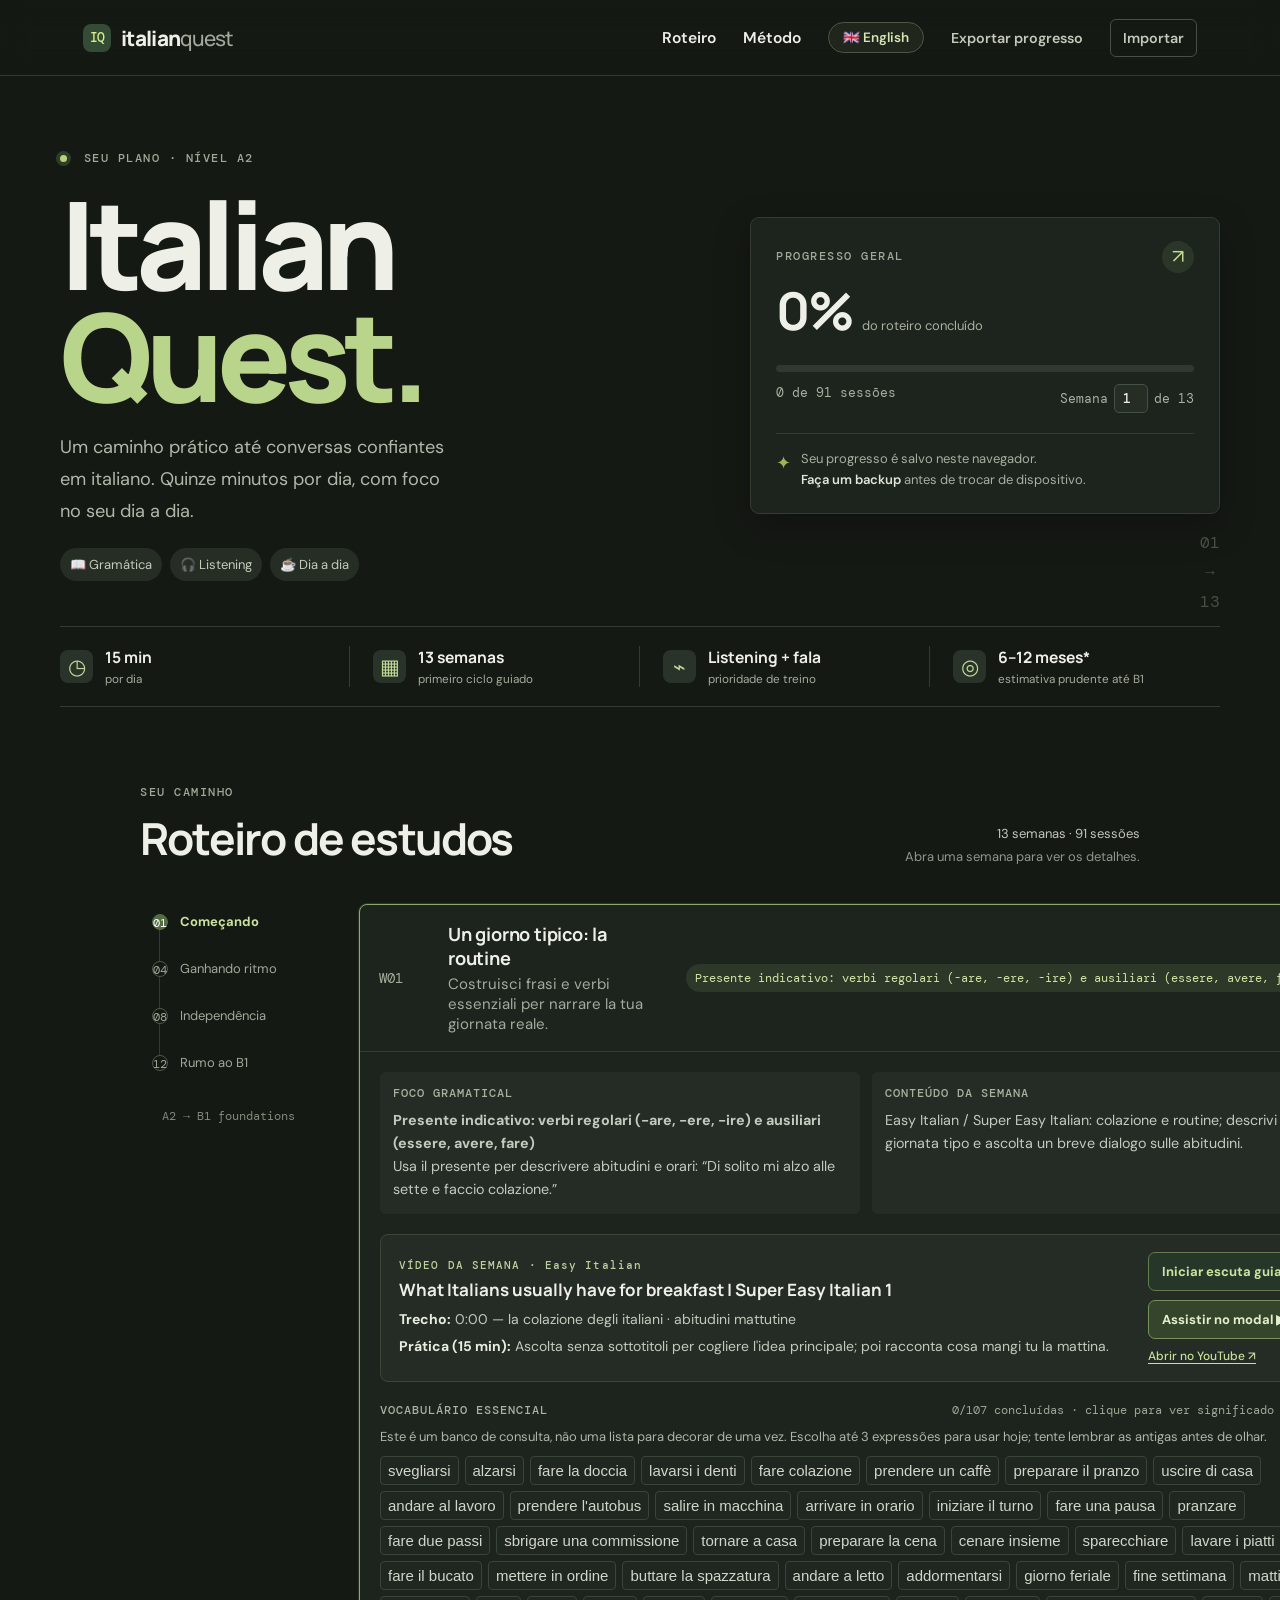
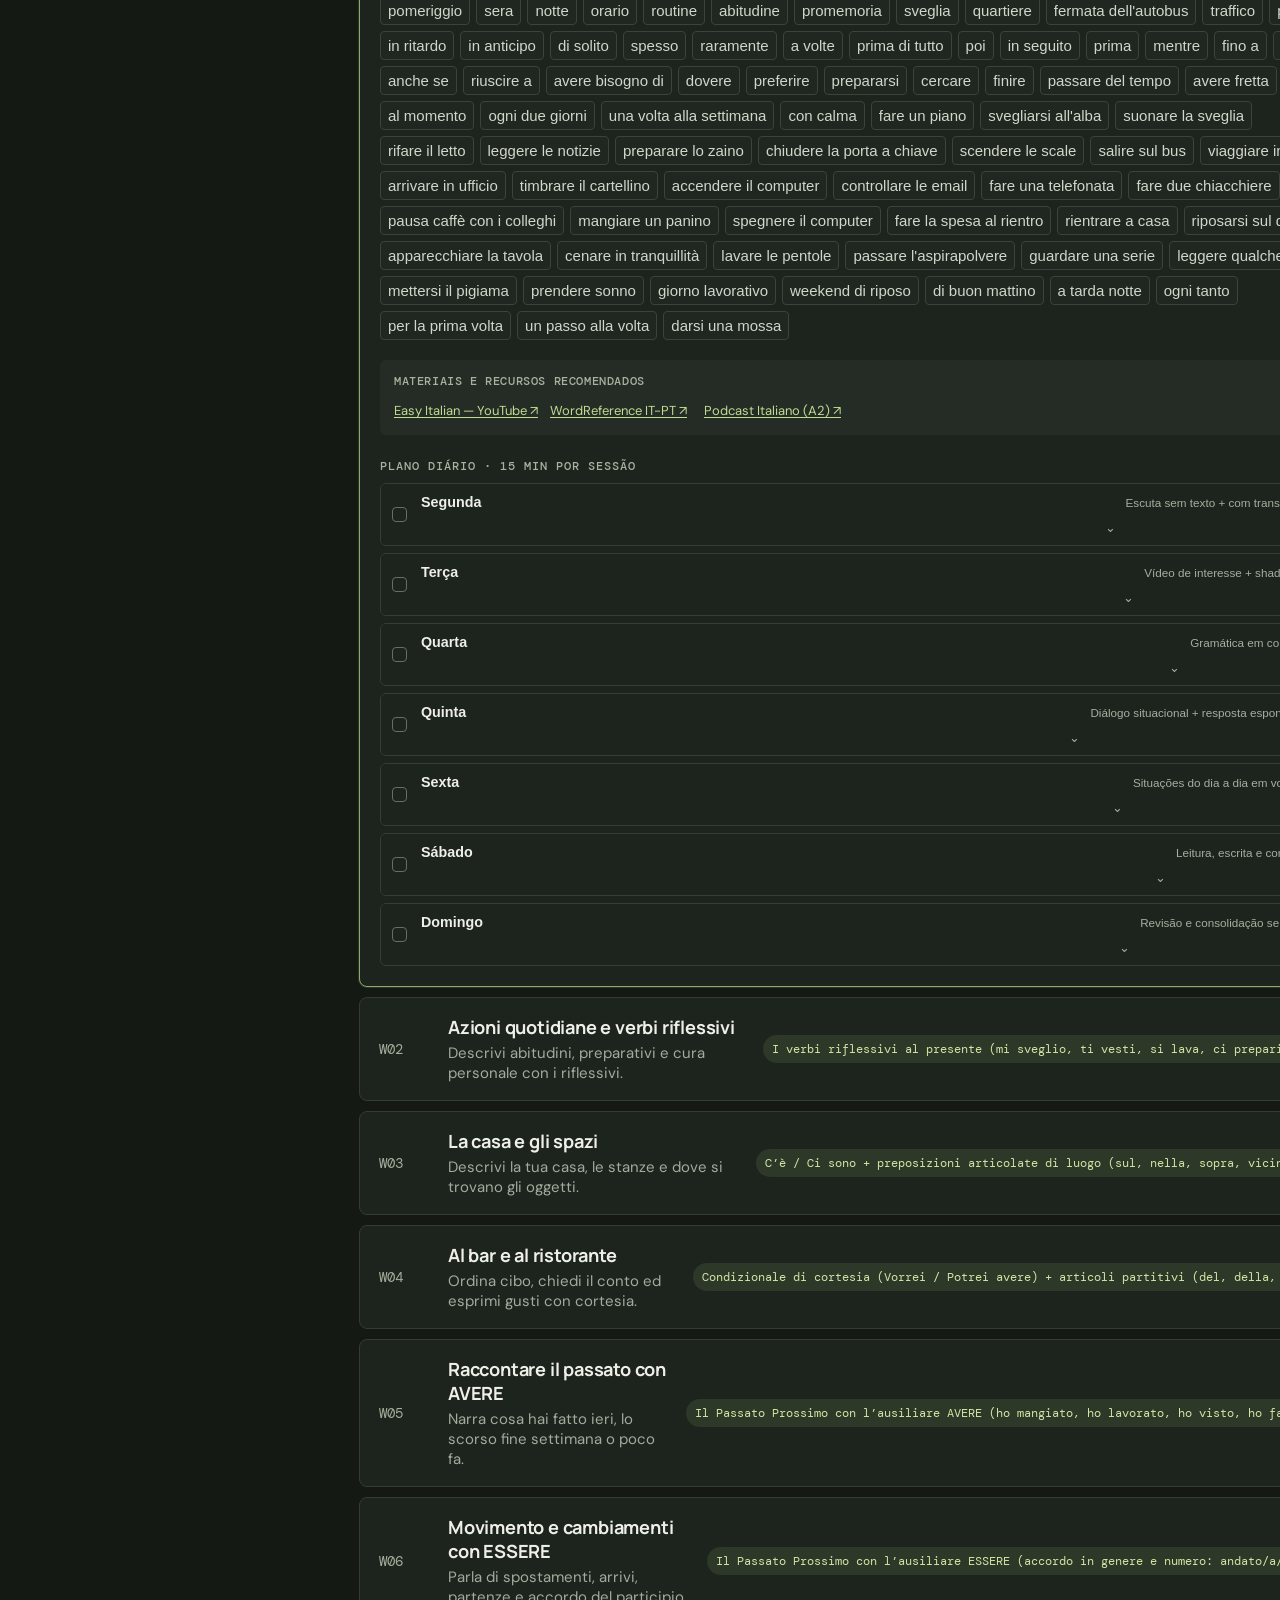
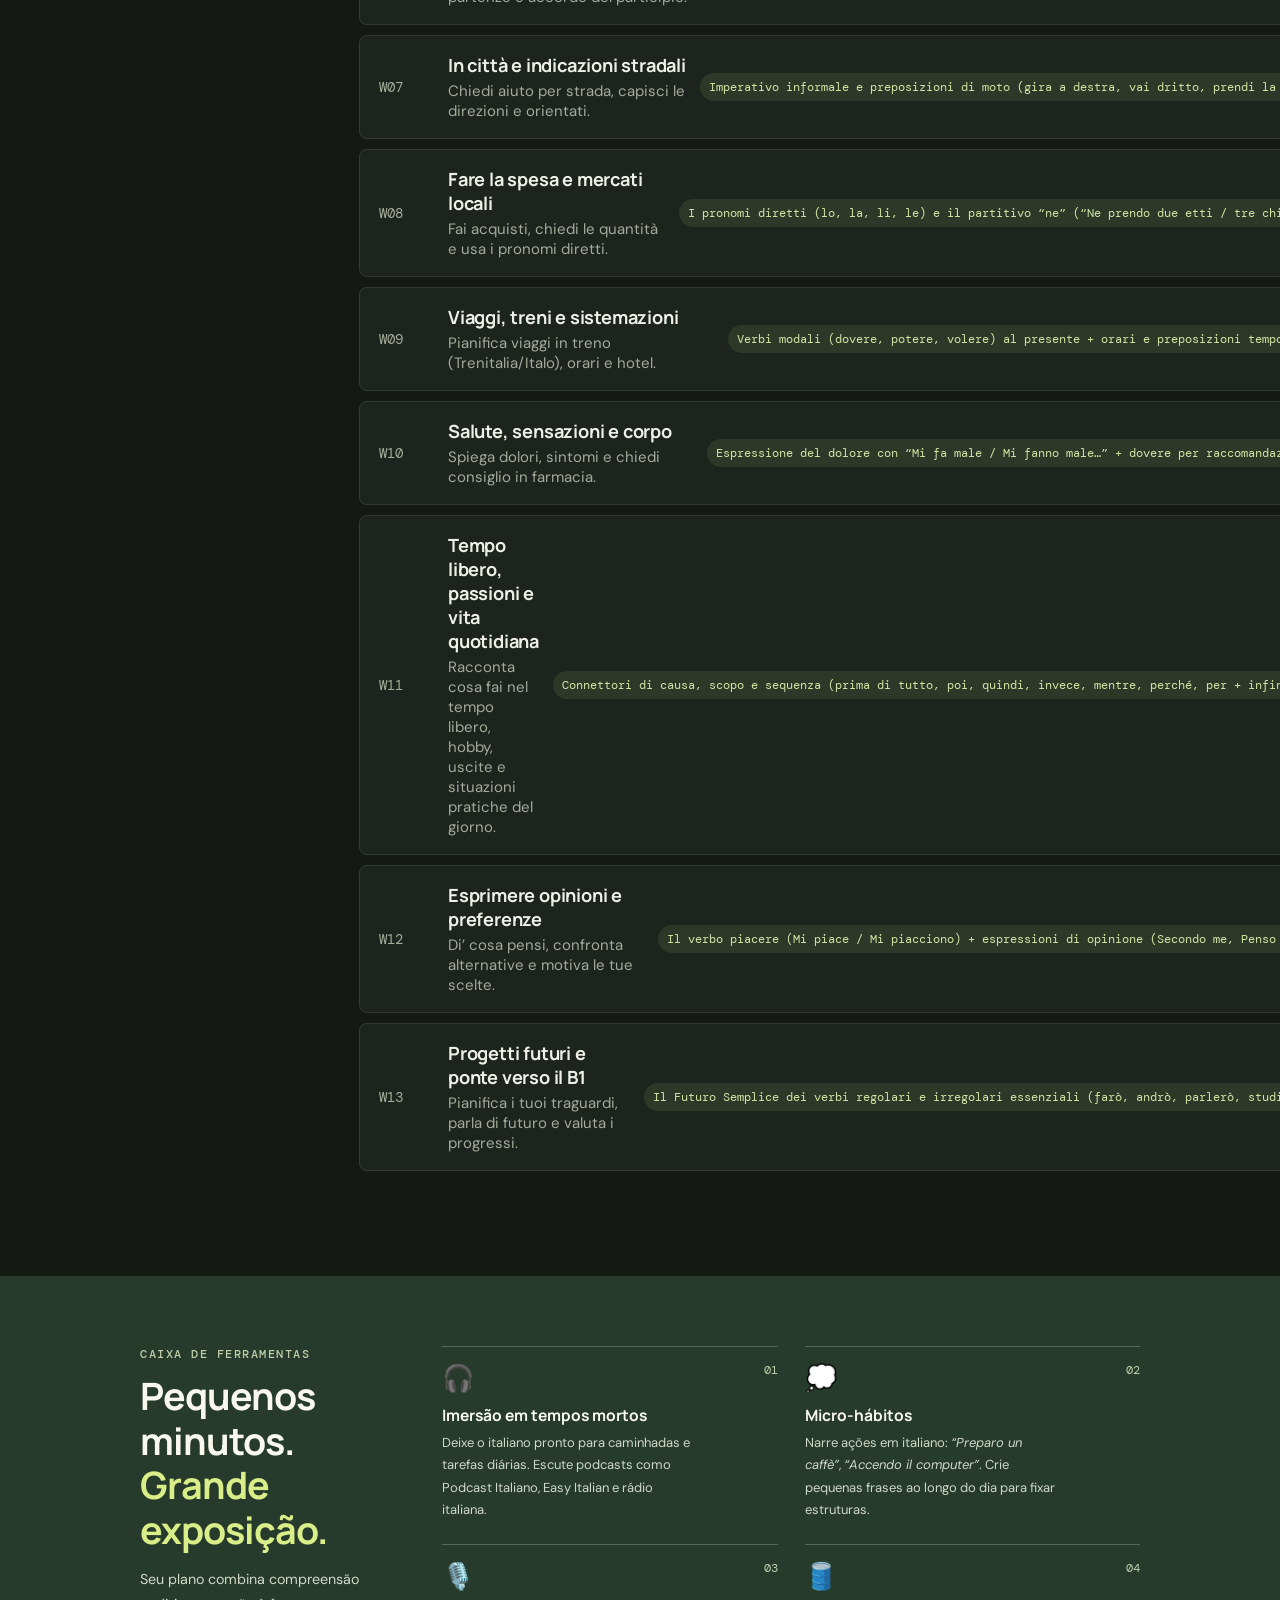
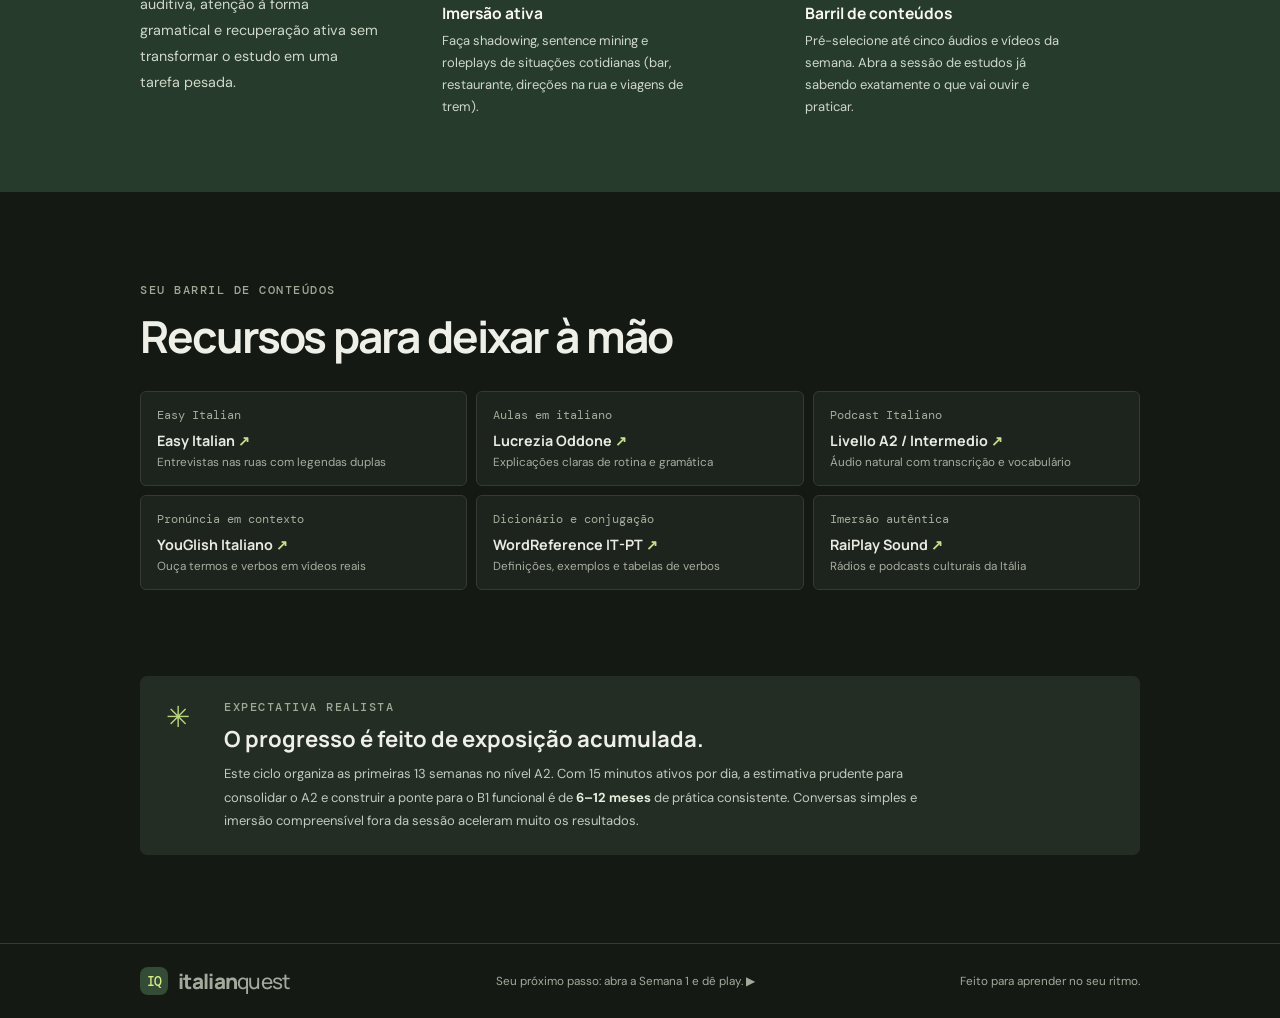
==== commit 84dce951: "refactor: focus Italian Quest on grammar, listening, and daily life instead of gaming" ====
--- a/italian/index.html
+++ b/italian/index.html
@@ -28,8 +28,8 @@
       <div class="hero-copy">
         <div class="eyebrow"><span class="live-dot"></span> SEU PLANO · NÍVEL A2</div>
         <h1>Italian<br><span>Quest.</span></h1>
-        <p class="hero-description">Um caminho prático até conversas confiantes em italiano. Quinze minutos por dia, com seus interesses no centro.</p>
-        <div class="hero-tags"><span>🎮 Minecraft</span><span>⌘ Programação</span><span>🎧 Listening</span></div>
+        <p class="hero-description">Um caminho prático até conversas confiantes em italiano. Quinze minutos por dia, com foco no seu dia a dia.</p>
+        <div class="hero-tags"><span>📖 Gramática</span><span>🎧 Listening</span><span>☕ Dia a dia</span></div>
       </div>
       <div class="progress-card">
         <div class="progress-heading"><div><span class="eyebrow">PROGRESSO GERAL</span><div class="progress-number"><strong id="overall-percent">0%</strong><span>do roteiro concluído</span></div></div><div class="progress-icon">↗</div></div>
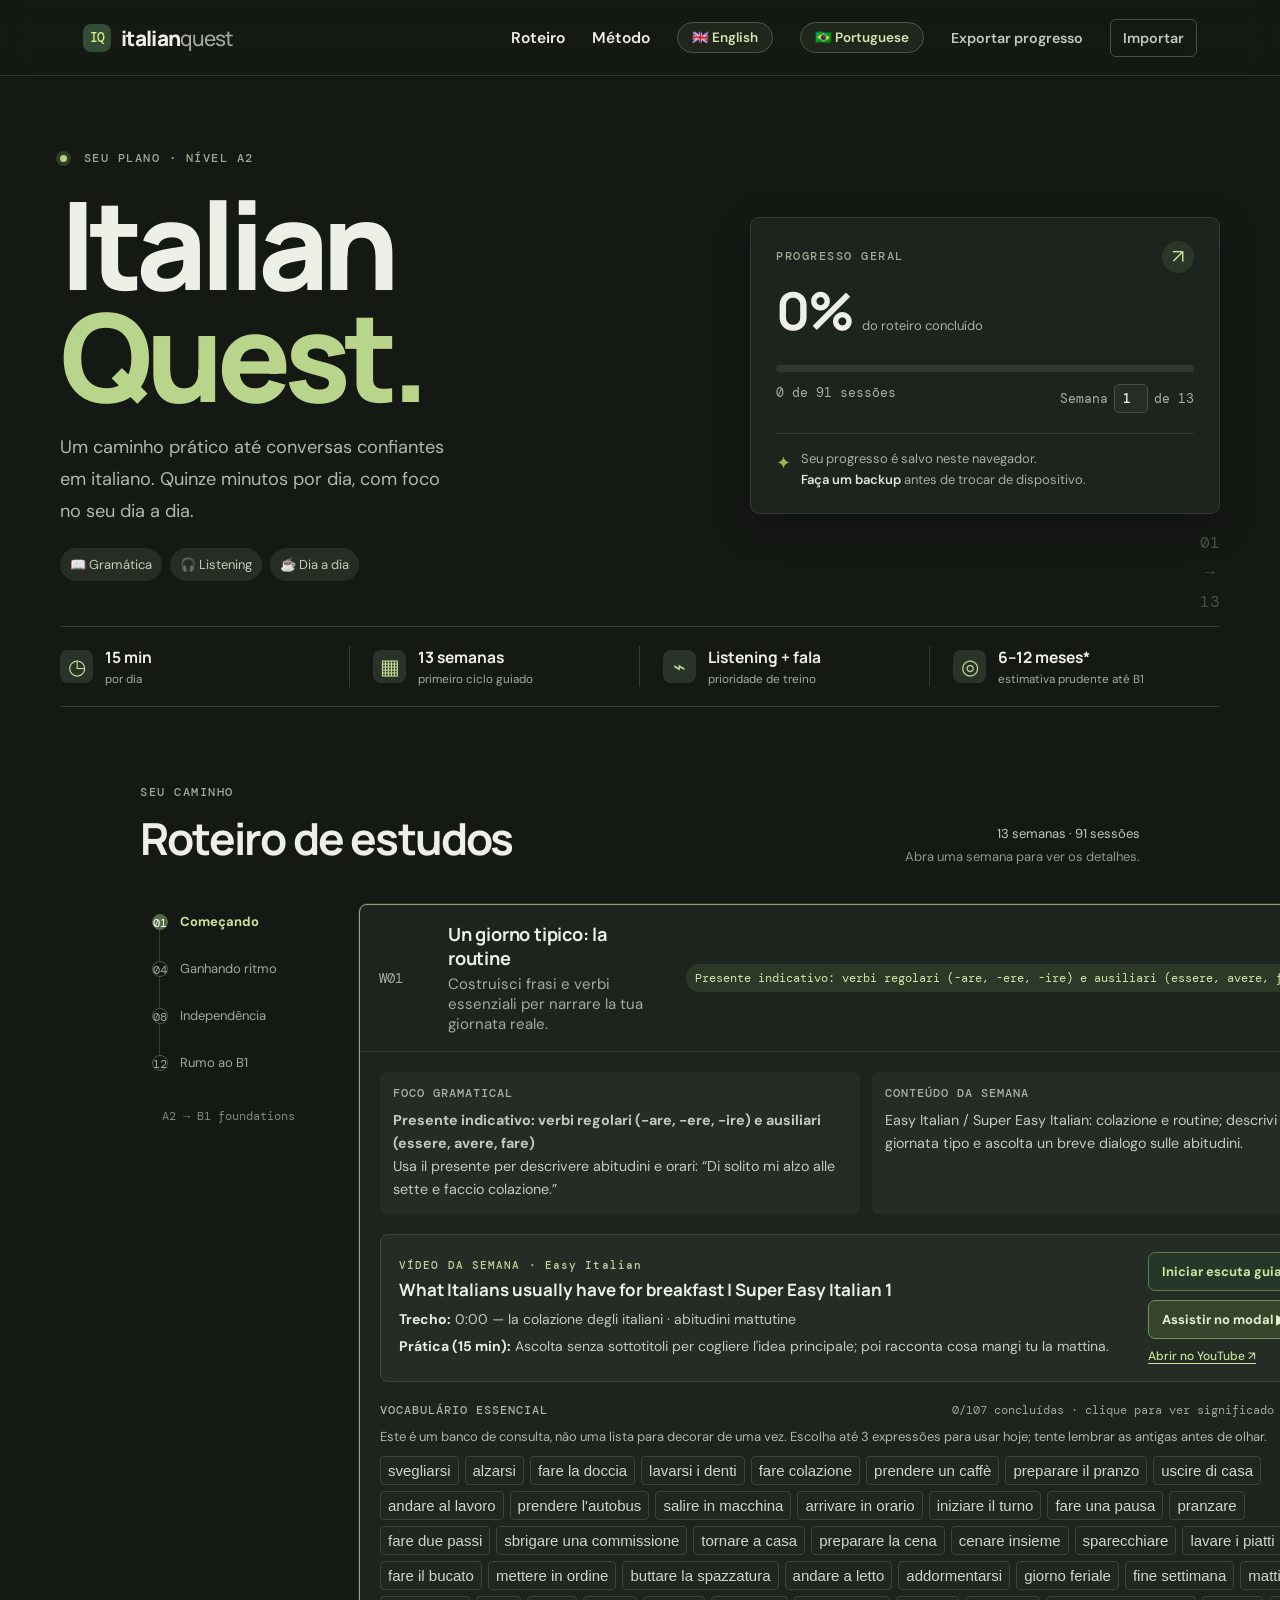
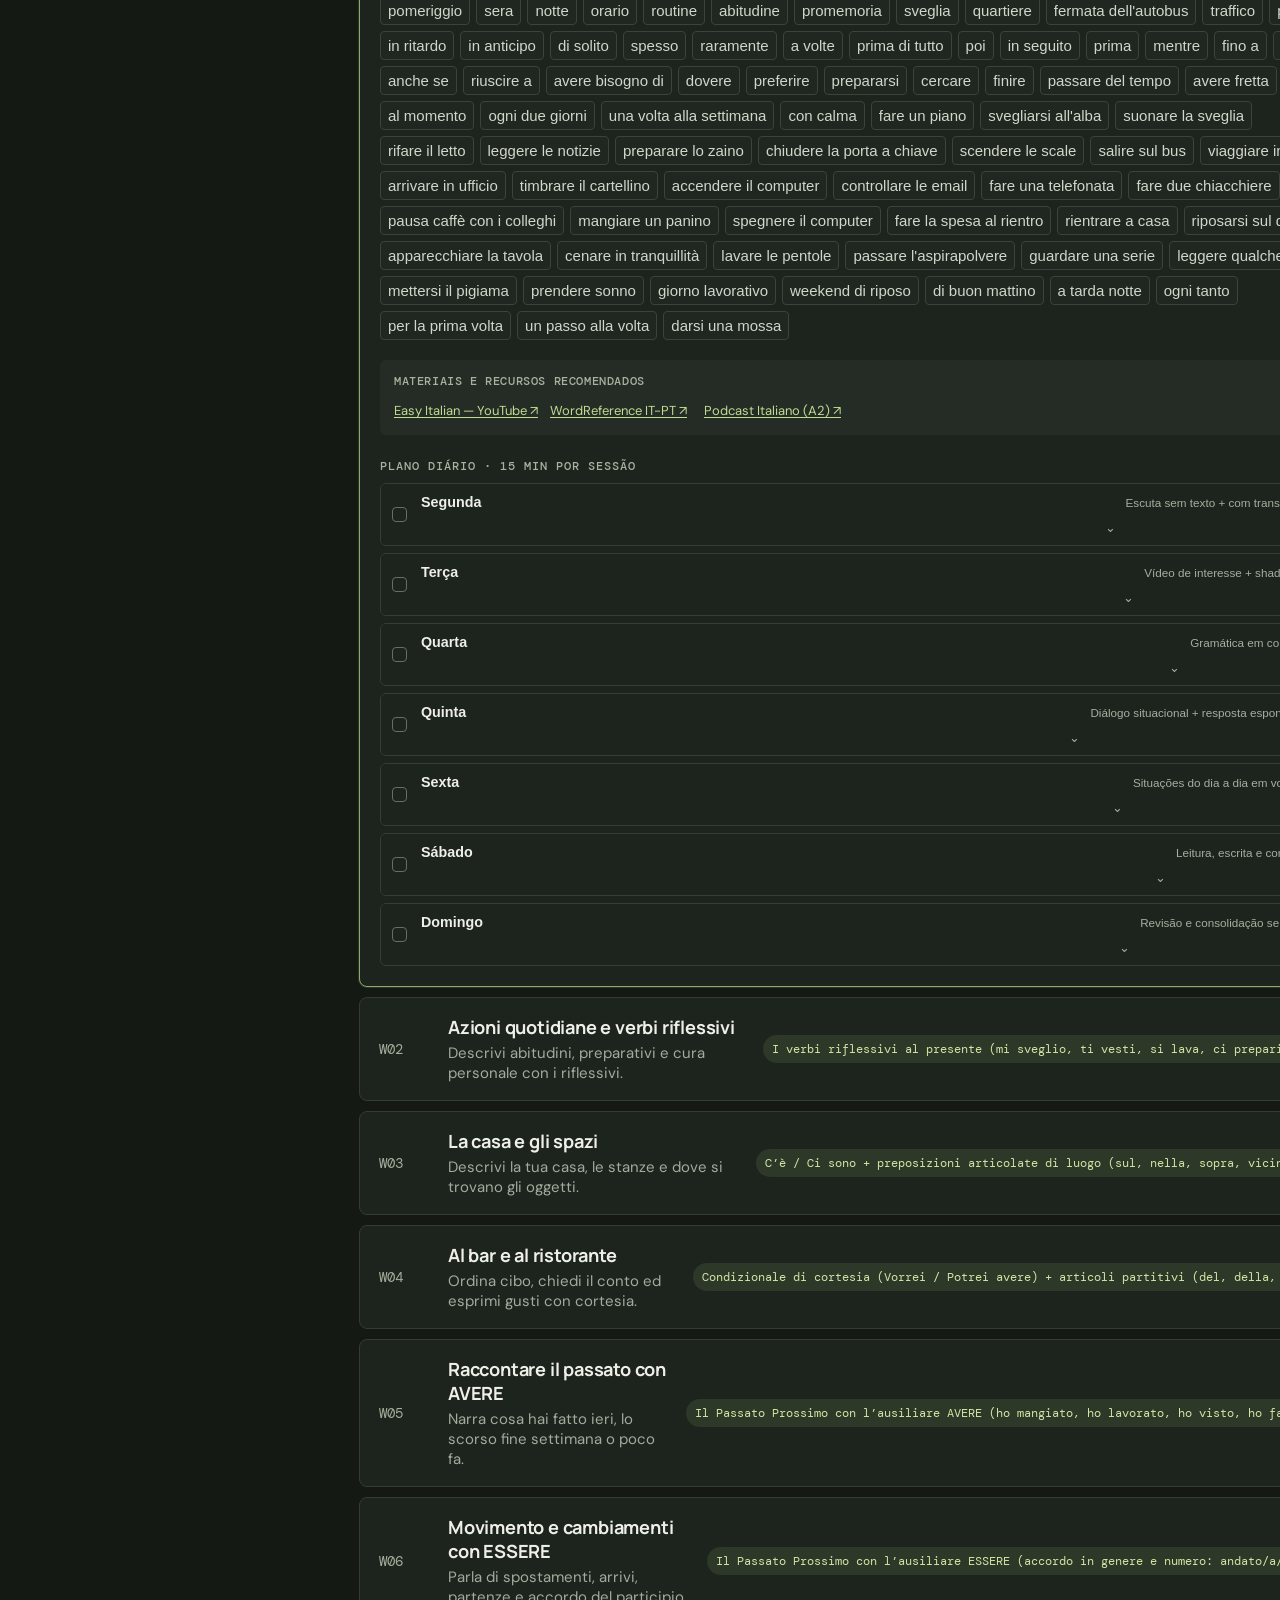
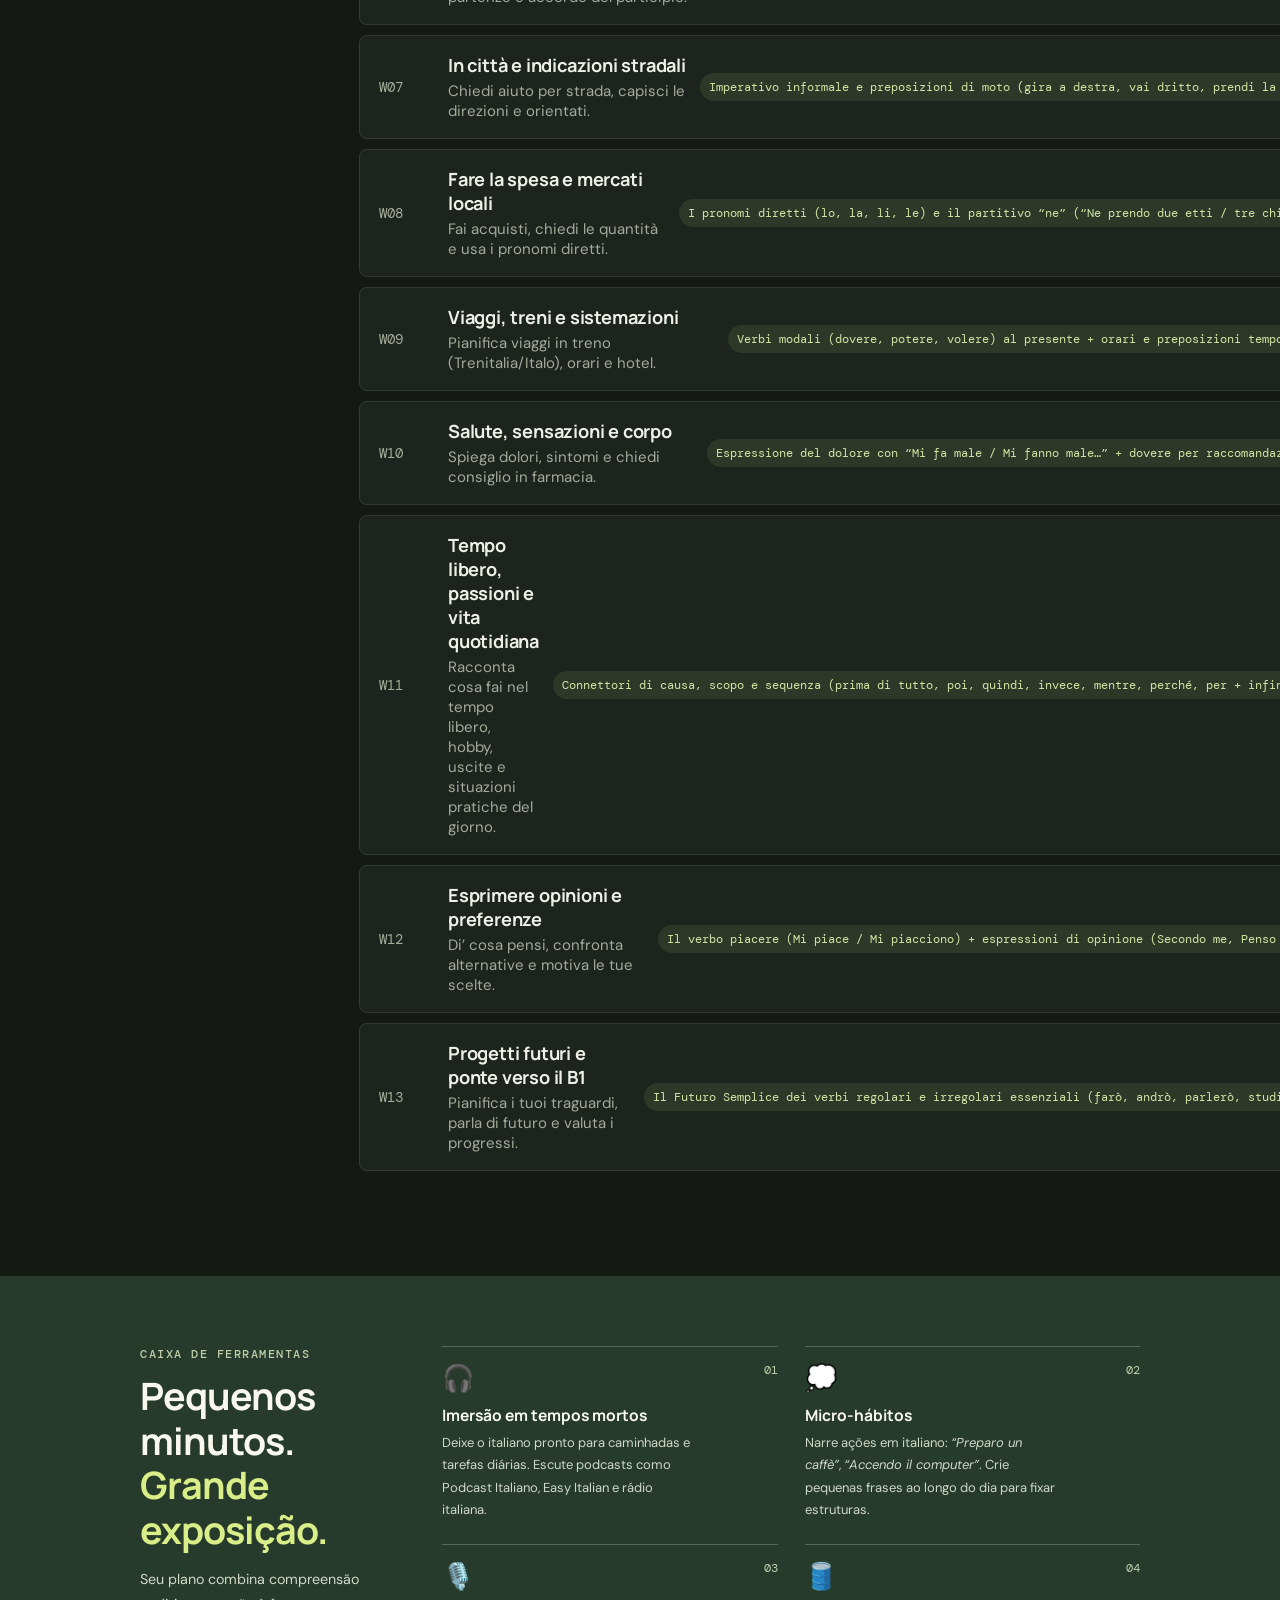
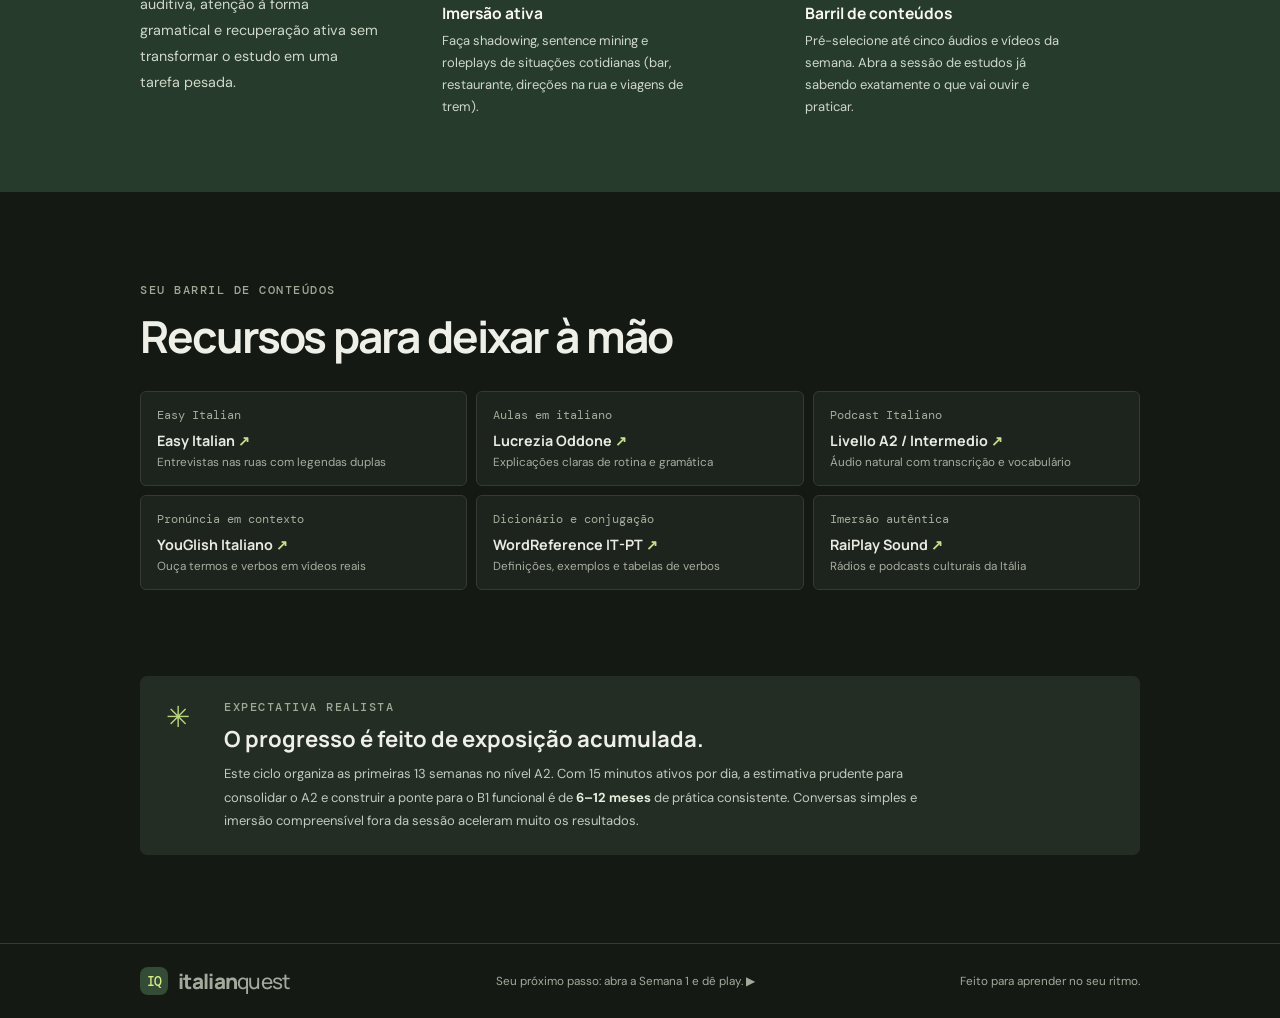
==== commit 3e22d16b: "feat: add Portuguese Quest (A1-A2) for English speakers with trilingual navigation" ====
--- a/italian/index.html
+++ b/italian/index.html
@@ -18,6 +18,7 @@
     <nav class="topnav" aria-label="Navegação principal">
       <a href="#roadmap">Roteiro</a><a href="#toolkit">Método</a>
       <a href="../" class="lang-button" title="Voltar para o plano de Inglês">🇬🇧 English</a>
+      <a href="../portuguese/" class="lang-button" title="Plano de Português Brasileiro A1-A2">🇧🇷 Portuguese</a>
       <button class="quiet-button" id="export-button" type="button">Exportar progresso</button>
       <label class="import-button" for="import-file">Importar</label><input id="import-file" type="file" accept="application/json" hidden>
     </nav>
--- a/styles.css
+++ b/styles.css
@@ -44,4 +44,7 @@
 @media(max-width:640px){.progress-foot{align-items:flex-start;gap:9px;flex-direction:column}.listening-dialog{padding:19px 16px}.confidence-field>div{gap:8px 12px}}
 .lang-button{display:inline-flex;align-items:center;gap:6px;padding:6px 14px;border:1px solid #4a5746;border-radius:20px;background:rgba(180,207,131,0.08);color:#d4e6b2;font:600 13.5px var(--sans);text-decoration:none;transition:.2s}
 .lang-button:hover{background:#35492d;border-color:#8aa96a;color:#eef7dc}
+.topnav>a.lang-button{display:inline-flex}
+@media(max-width:760px){.topnav>a.lang-button{display:inline-flex}.lang-button{padding:5px 9px;font-size:12px;gap:4px}}
+@media(max-width:480px){.lang-button{padding:4px 7px;font-size:11px}}
 
